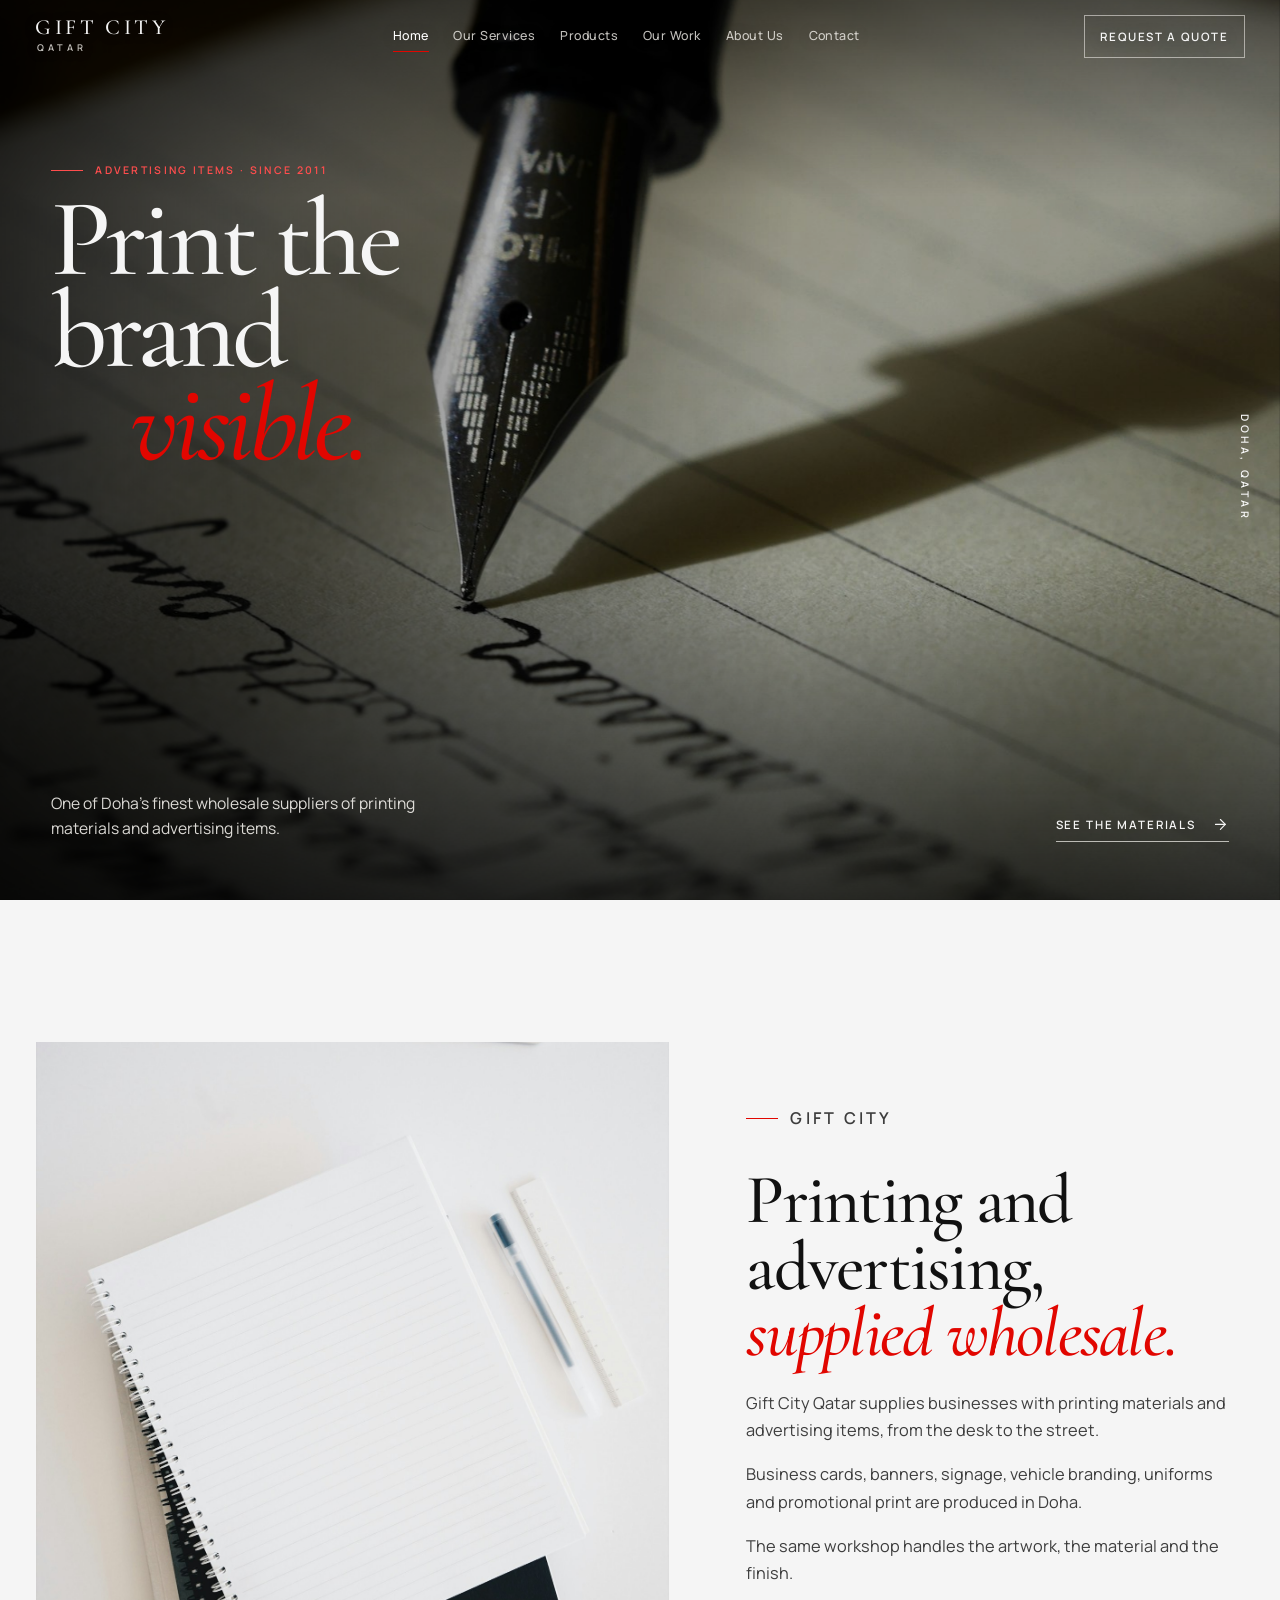
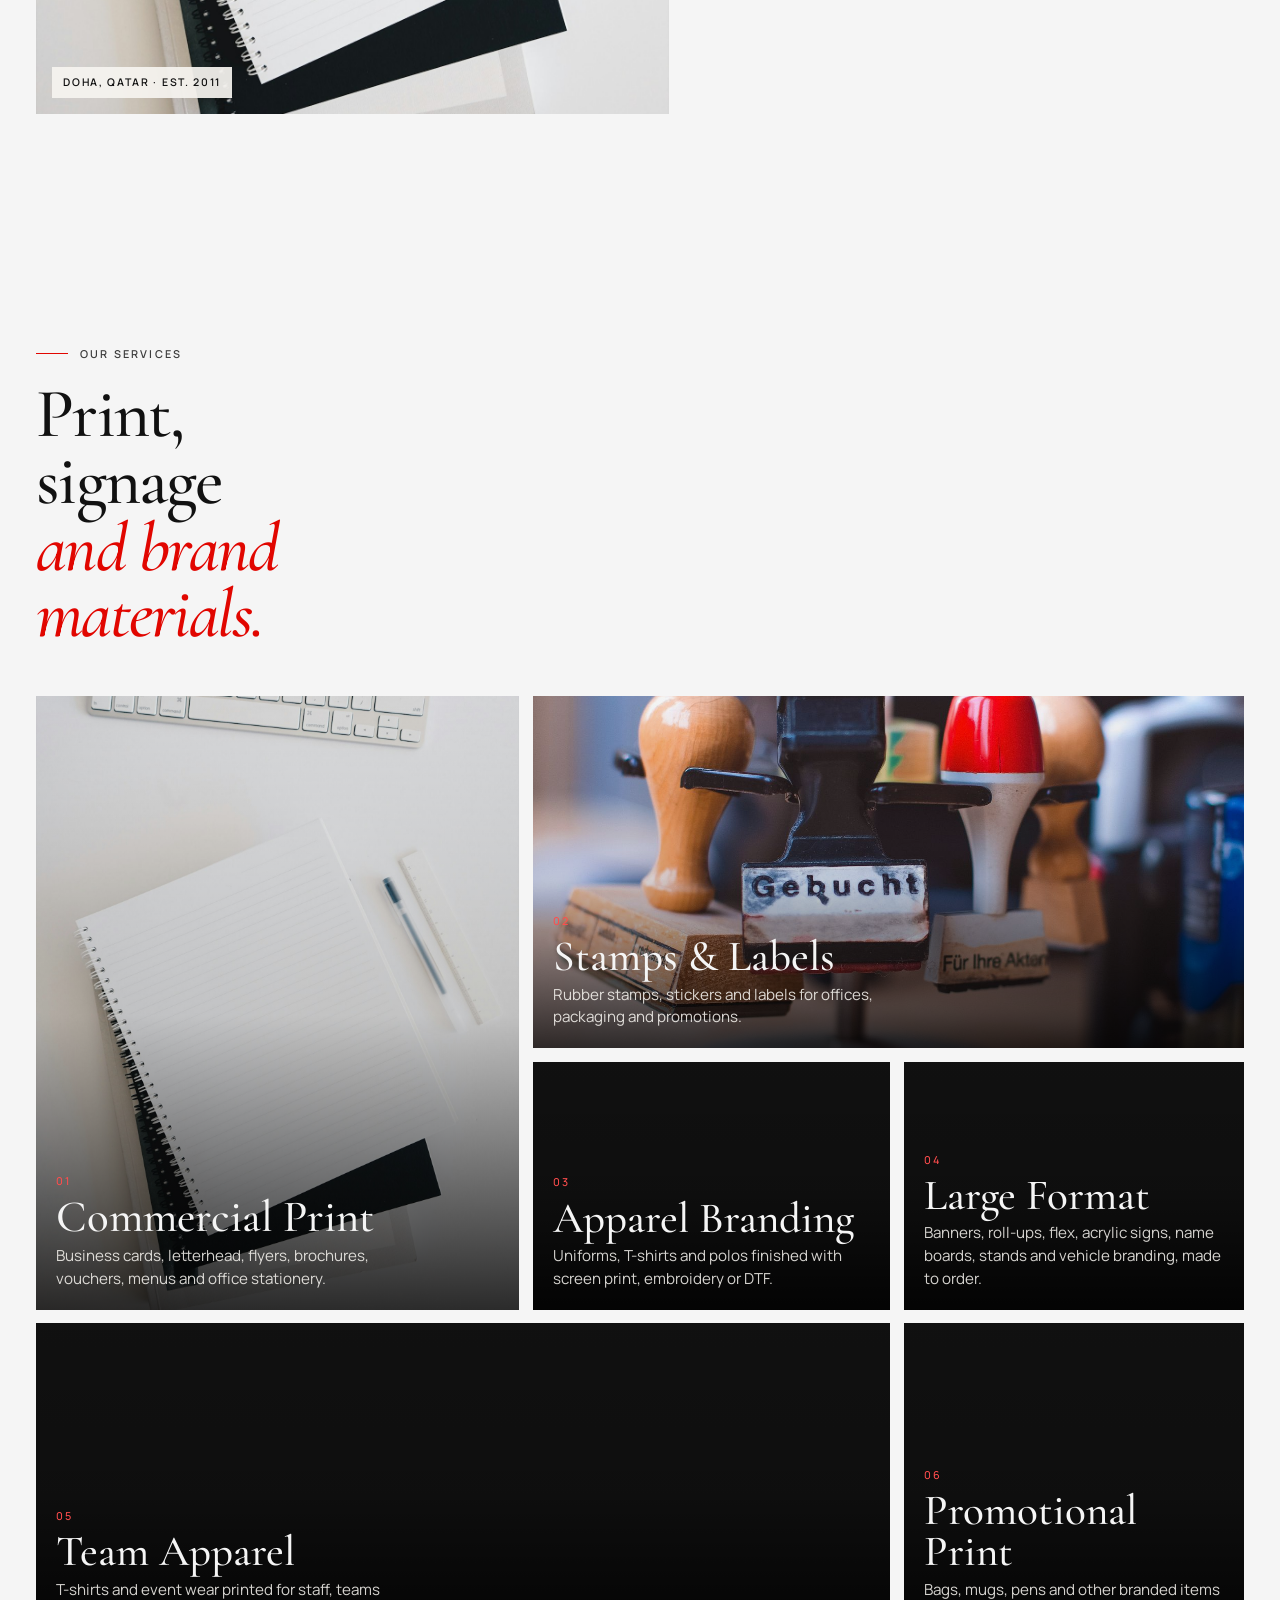
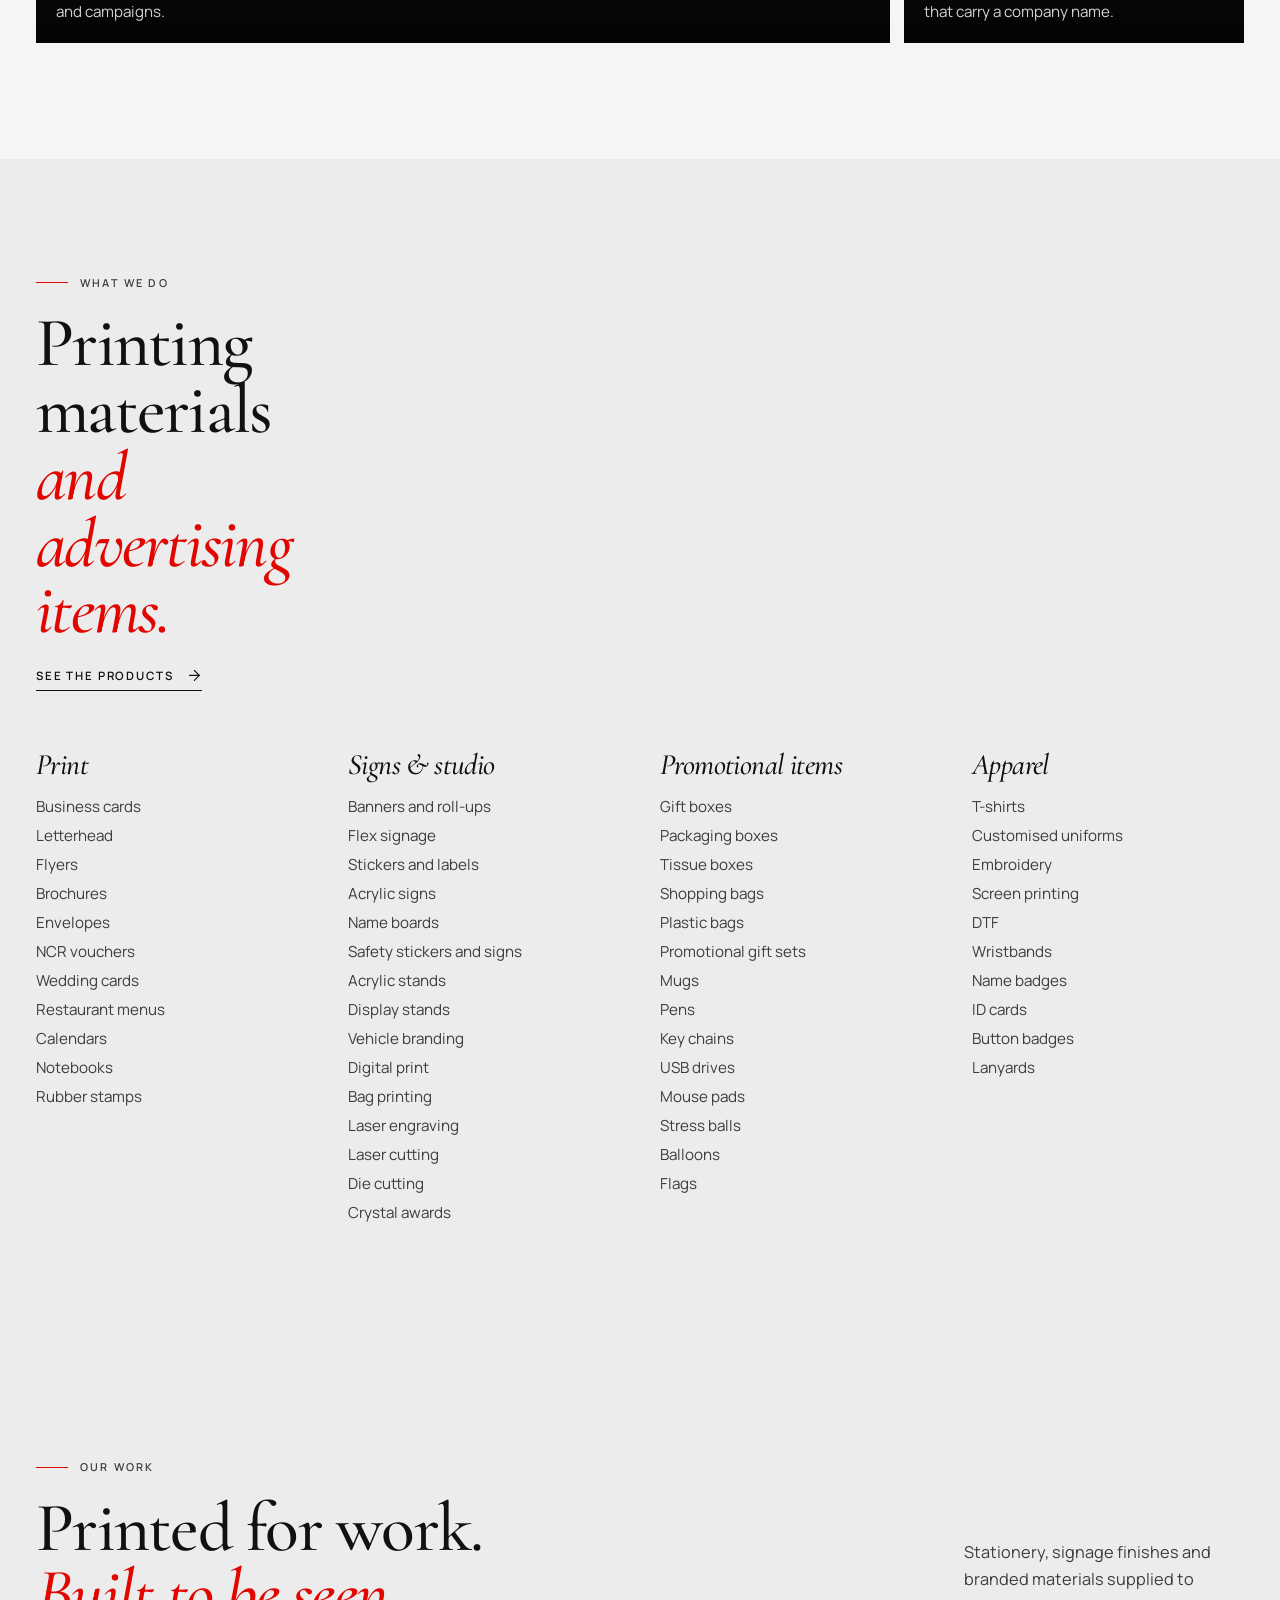
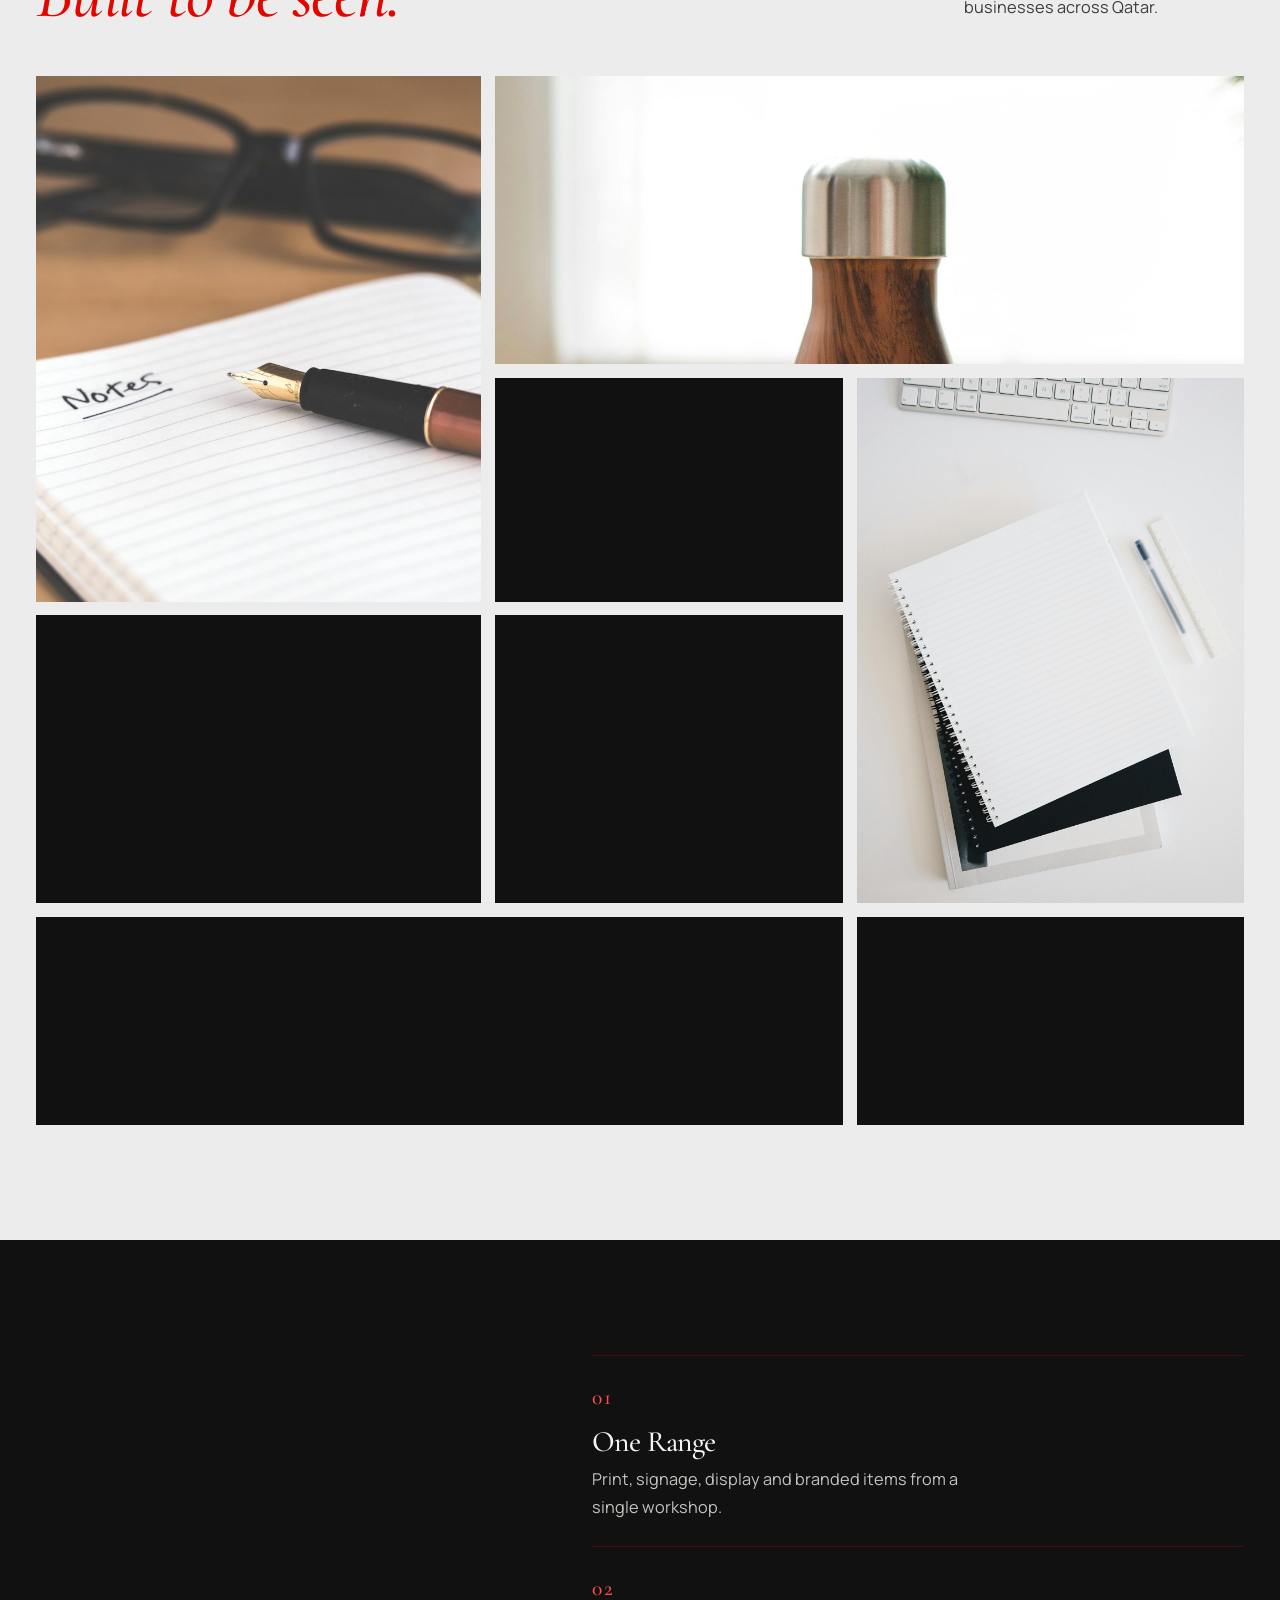
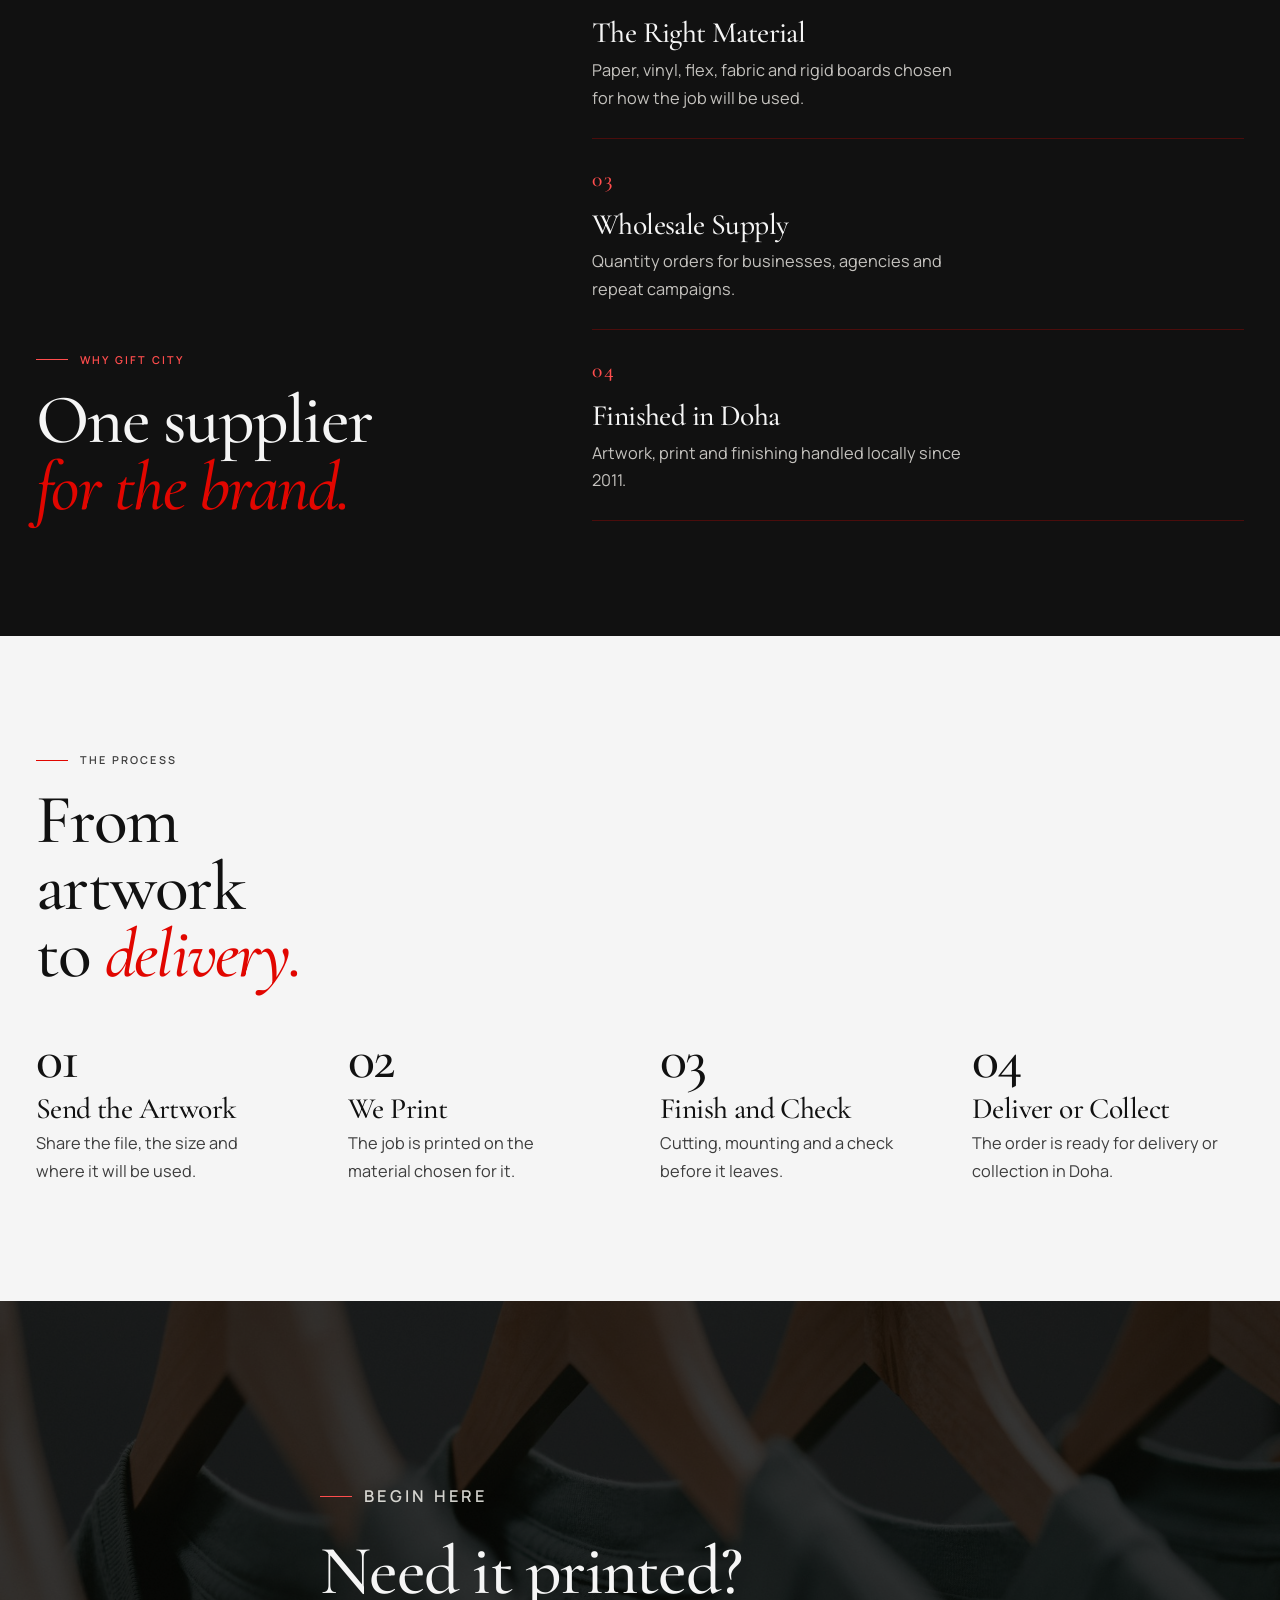
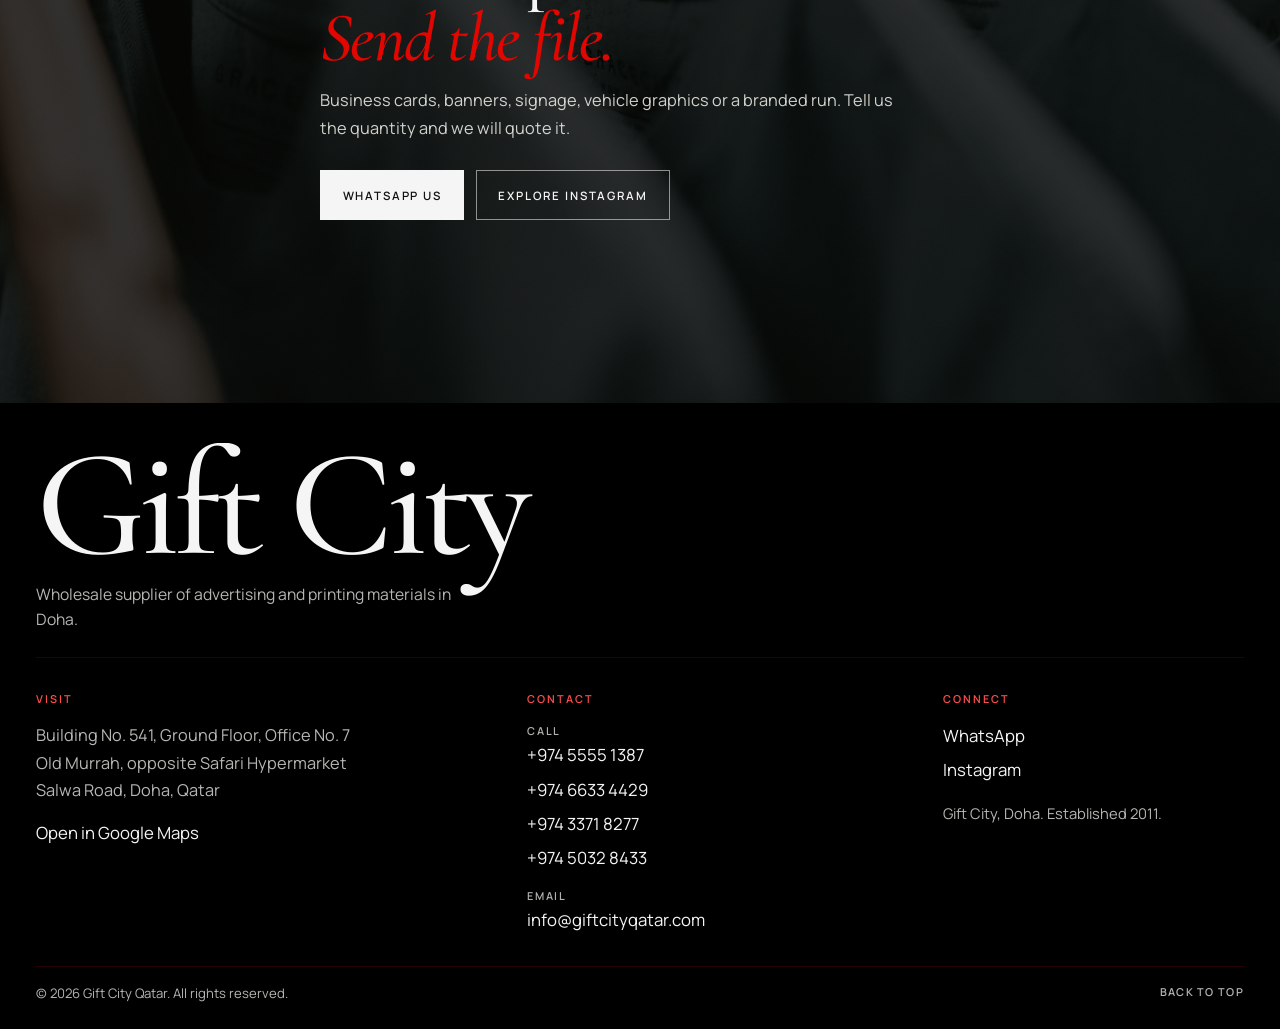
==== index.html @ 21af6485 "Publish the Gift City Qatar site as a printing and advertising supplier. Co-authored-by: Cursor <cur" ====
<!DOCTYPE html>
<html lang="en">
<head>
  <meta charset="UTF-8">
  <meta name="viewport" content="width=device-width, initial-scale=1">
  <title>Gift City Qatar | Printing Materials &amp; Advertising Items</title>
  <meta name="description" content="Gift City Qatar is a wholesale supplier of printing materials and advertising items in Doha: business cards, banners, signage, vehicle branding and promotional print.">
  <meta name="robots" content="index, follow">
  <meta name="theme-color" content="#111111">
  <meta name="geo.region" content="QA">
  <meta name="geo.placename" content="Doha">
  <link rel="canonical" href="https://www.giftcityqatar.com/">

  <meta property="og:type" content="website">
  <meta property="og:locale" content="en_QA">
  <meta property="og:site_name" content="Gift City Qatar">
  <meta property="og:title" content="Gift City Qatar | Printing Materials &amp; Advertising Items">
  <meta property="og:description" content="Wholesale printing materials and advertising items in Doha. Business cards, banners, signage and vehicle branding.">
  <meta property="og:url" content="https://www.giftcityqatar.com/">
  <meta property="og:image" content="assets/images/hero.jpg">
  <meta name="twitter:card" content="summary_large_image">
  <meta name="twitter:title" content="Gift City Qatar | Printing Materials &amp; Advertising Items">
  <meta name="twitter:description" content="Wholesale printing materials and advertising items in Doha, Qatar.">

  <link rel="icon" href="assets/favicon.svg" type="image/svg+xml">
  <link rel="preconnect" href="https://fonts.googleapis.com">
  <link rel="preconnect" href="https://fonts.gstatic.com" crossorigin>
  <link href="https://fonts.googleapis.com/css2?family=Cormorant+Garamond:ital,wght@0,500;0,600;1,500;1,600&family=Manrope:wght@400;500;600&display=swap" rel="stylesheet">
  <link rel="preload" as="image" href="assets/images/product-paper.jpg">
  <link rel="stylesheet" href="css/style.css">
  <script>document.documentElement.classList.add("js");</script>

  <script type="application/ld+json">
  {
    "@context": "https://schema.org",
    "@type": "Store",
    "name": "Gift City Qatar",
    "alternateName": "Gift City Advertising Items",
    "description": "Wholesale supplier of printing materials and advertising items in Doha, Qatar, including commercial print, signage, vehicle branding and promotional print.",
    "url": "https://www.giftcityqatar.com/",
    "image": "assets/images/hero.jpg",
    "telephone": ["+97455551387", "+97466334429", "+97433718277", "+97450328433"],
    "email": "info@giftcityqatar.com",
    "foundingDate": "2011",
    "address": {
      "@type": "PostalAddress",
      "streetAddress": "Building No. 541, Ground Floor, Office No. 7, Old Murrah, opposite Safari Hypermarket, Salwa Road",
      "addressLocality": "Doha",
      "addressCountry": "QA"
    },
    "areaServed": {
      "@type": "Country",
      "name": "Qatar"
    },
    "knowsAbout": [
      "Printing materials",
      "Advertising items",
      "Commercial printing",
      "Signage",
      "Vehicle branding",
      "Large format printing",
      "Promotional print",
      "Wholesale supply"
    ]
  }
  </script>
</head>
<body>
  <a class="skip" href="#main">Skip to content</a>

  <header class="header" data-header>
    <a class="logo" href="#home" aria-label="Gift City Qatar, home">
      <span class="logo-mark">Gift City</span>
      <span class="logo-place">Qatar</span>
    </a>

    <nav class="nav-desktop" aria-label="Primary">
      <a class="nav-link is-active" href="#home" aria-current="true">Home</a>
      <a class="nav-link" href="#services">Our Services</a>
      <a class="nav-link" href="products.html">Products</a>
      <a class="nav-link" href="#work">Our Work</a>
      <a class="nav-link" href="#about">About Us</a>
      <a class="nav-link" href="#contact">Contact</a>
    </nav>

    <div class="header-actions">
      <a class="btn btn-line btn-sm" href="#cta">Request a Quote</a>
      <button class="nav-toggle" type="button" data-nav-toggle aria-expanded="false" aria-controls="nav-panel" aria-label="Open menu">
        <svg class="icon icon-menu" viewBox="0 0 24 24" aria-hidden="true"><path d="M4 7h16"/><path d="M4 12h16"/><path d="M4 17h12"/></svg>
        <svg class="icon icon-close" viewBox="0 0 24 24" aria-hidden="true"><path d="M6 6l12 12"/><path d="M18 6 6 18"/></svg>
      </button>
    </div>
  </header>

  <div class="nav-panel" id="nav-panel" data-nav-panel aria-hidden="true">
    <nav aria-label="Mobile">
      <a class="nav-link" href="#home">Home</a>
      <a class="nav-link" href="#services">Our Services</a>
      <a class="nav-link" href="products.html">Products</a>
      <a class="nav-link" href="#work">Our Work</a>
      <a class="nav-link" href="#about">About Us</a>
      <a class="nav-link" href="#contact">Contact</a>
    </nav>
    <a class="btn btn-fill" href="#cta">Request a Quote</a>
  </div>

  <main id="main">
    <section class="hero" id="home">
      <figure class="hero-media">
        <img src="assets/images/product-paper.jpg" alt="A pen moving across a sheet of paper" width="1600" height="1200" fetchpriority="high" decoding="async">
        <div class="hero-scrim" aria-hidden="true"></div>
        <p class="hero-meta">Doha, Qatar</p>
      </figure>
      <div class="hero-copy">
        <p class="hero-kicker"><span class="rule" aria-hidden="true"></span>Advertising items · Since 2011</p>
        <h1>
          <span>Print the</span>
          <span>brand</span>
          <span class="em">visible.</span>
        </h1>
        <div class="hero-foot">
          <p class="lede">One of Doha’s finest wholesale suppliers of printing materials and advertising items.</p>
          <a class="hero-go" href="products.html">See the materials <svg class="icon" viewBox="0 0 24 24" aria-hidden="true"><path d="M5 12h14"/><path d="m12 5 7 7-7 7"/></svg></a>
        </div>
      </div>
      <a class="scroll-hint" href="#about" aria-label="Scroll to introduction">
        <span class="scroll-line" aria-hidden="true"></span>
      </a>
    </section>

    <section class="intro section" id="about">
      <div class="wrap intro-layout">
        <figure class="intro-figure reveal">
          <img src="assets/images/work-notebooks.jpg" alt="Printed notebooks and stationery arranged on a desk" width="1400" height="1800" loading="lazy" decoding="async">
          <figcaption>Doha, Qatar · Est. 2011</figcaption>
        </figure>
        <div class="intro-copy reveal" data-delay="1">
          <p class="eyebrow"><span class="rule" aria-hidden="true"></span>Gift City</p>
          <h2>Printing and advertising,<br><em>supplied wholesale.</em></h2>
          <p>Gift City Qatar supplies businesses with printing materials and advertising items, from the desk to the street.</p>
          <p>Business cards, banners, signage, vehicle branding, uniforms and promotional print are produced in Doha.</p>
          <p>The same workshop handles the artwork, the material and the finish.</p>
        </div>
      </div>
    </section>

    <section class="services section" id="services">
      <div class="wrap">
        <div class="section-head reveal">
          <p class="eyebrow"><span class="rule" aria-hidden="true"></span>Our services</p>
          <h2>Print, signage<br><em>and brand materials.</em></h2>
        </div>

        <div class="services-grid">
          <a class="tile s1 reveal" href="#contact">
            <img src="assets/images/work-notebooks.jpg" alt="Printed notebooks and stationery arranged on a desk" width="1400" height="1800" loading="lazy" decoding="async">
            <span class="tile-shade" aria-hidden="true"></span>
            <span class="tile-body">
              <span class="tile-index">01</span>
              <span class="tile-title">Commercial Print</span>
              <span class="tile-text">Business cards, letterhead, flyers, brochures, vouchers, menus and office stationery.</span>
            </span>
          </a>

          <a class="tile s2 reveal" href="#contact" data-delay="1">
            <img src="assets/images/product-stamp.jpg" alt="Rubber stamps used for office and packaging print" width="1400" height="1800" loading="lazy" decoding="async">
            <span class="tile-shade" aria-hidden="true"></span>
            <span class="tile-body">
              <span class="tile-index">02</span>
              <span class="tile-title">Stamps &amp; Labels</span>
              <span class="tile-text">Rubber stamps, stickers and labels for offices, packaging and promotions.</span>
            </span>
          </a>

          <a class="tile s3 reveal" href="#contact" data-delay="1">
            <img src="assets/images/product-polo.jpg" alt="Folded polo shirts ready for branding" width="1400" height="1200" loading="lazy" decoding="async">
            <span class="tile-shade" aria-hidden="true"></span>
            <span class="tile-body">
              <span class="tile-index">03</span>
              <span class="tile-title">Apparel Branding</span>
              <span class="tile-text">Uniforms, T-shirts and polos finished with screen print, embroidery or DTF.</span>
            </span>
          </a>

          <a class="tile s4 reveal" href="#contact" data-delay="2">
            <img src="assets/images/service-print.jpg" alt="A pen writing across a sheet of paper" width="1500" height="1100" loading="lazy" decoding="async">
            <span class="tile-shade" aria-hidden="true"></span>
            <span class="tile-body">
              <span class="tile-index">04</span>
              <span class="tile-title">Large Format</span>
              <span class="tile-text">Banners, roll-ups, flex, acrylic signs, name boards, stands and vehicle branding, made to order.</span>
            </span>
          </a>

          <a class="tile s5 reveal" href="#contact">
            <img src="assets/images/work-tee.jpg" alt="A cotton shirt prepared for print" width="1400" height="1600" loading="lazy" decoding="async">
            <span class="tile-shade" aria-hidden="true"></span>
            <span class="tile-body">
              <span class="tile-index">05</span>
              <span class="tile-title">Team Apparel</span>
              <span class="tile-text">T-shirts and event wear printed for staff, teams and campaigns.</span>
            </span>
          </a>

          <a class="tile s6 reveal" href="#contact" data-delay="1">
            <img src="assets/images/service-promo.jpg" alt="A kraft bag ready for a printed logo" width="1400" height="1800" loading="lazy" decoding="async">
            <span class="tile-shade" aria-hidden="true"></span>
            <span class="tile-body">
              <span class="tile-index">06</span>
              <span class="tile-title">Promotional Print</span>
              <span class="tile-text">Bags, mugs, pens and other branded items that carry a company name.</span>
            </span>
          </a>
        </div>
      </div>
    </section>

    <section class="catalogue" id="catalogue" aria-labelledby="catalogue-title">
      <div class="wrap">
        <div class="catalogue-head reveal">
          <p class="eyebrow"><span class="rule" aria-hidden="true"></span>What we do</p>
          <h2 id="catalogue-title">Printing materials<br><em>and advertising items.</em></h2>
          <a class="catalogue-link" href="products.html">See the products <svg class="icon" viewBox="0 0 24 24" aria-hidden="true"><path d="M5 12h14"/><path d="m12 5 7 7-7 7"/></svg></a>
        </div>
        <div class="catalogue-grid">
          <div class="reveal">
            <h3>Print</h3>
            <ul>
              <li>Business cards</li>
              <li>Letterhead</li>
              <li>Flyers</li>
              <li>Brochures</li>
              <li>Envelopes</li>
              <li>NCR vouchers</li>
              <li>Wedding cards</li>
              <li>Restaurant menus</li>
              <li>Calendars</li>
              <li>Notebooks</li>
              <li>Rubber stamps</li>
            </ul>
          </div>
          <div class="reveal" data-delay="1">
            <h3>Signs &amp; studio</h3>
            <ul>
              <li>Banners and roll-ups</li>
              <li>Flex signage</li>
              <li>Stickers and labels</li>
              <li>Acrylic signs</li>
              <li>Name boards</li>
              <li>Safety stickers and signs</li>
              <li>Acrylic stands</li>
              <li>Display stands</li>
              <li>Vehicle branding</li>
              <li>Digital print</li>
              <li>Bag printing</li>
              <li>Laser engraving</li>
              <li>Laser cutting</li>
              <li>Die cutting</li>
              <li>Crystal awards</li>
            </ul>
          </div>
          <div class="reveal" data-delay="2">
            <h3>Promotional items</h3>
            <ul>
              <li>Gift boxes</li>
              <li>Packaging boxes</li>
              <li>Tissue boxes</li>
              <li>Shopping bags</li>
              <li>Plastic bags</li>
              <li>Promotional gift sets</li>
              <li>Mugs</li>
              <li>Pens</li>
              <li>Key chains</li>
              <li>USB drives</li>
              <li>Mouse pads</li>
              <li>Stress balls</li>
              <li>Balloons</li>
              <li>Flags</li>
            </ul>
          </div>
          <div class="reveal" data-delay="3">
            <h3>Apparel</h3>
            <ul>
              <li>T-shirts</li>
              <li>Customised uniforms</li>
              <li>Embroidery</li>
              <li>Screen printing</li>
              <li>DTF</li>
              <li>Wristbands</li>
              <li>Name badges</li>
              <li>ID cards</li>
              <li>Button badges</li>
              <li>Lanyards</li>
            </ul>
          </div>
        </div>
      </div>
    </section>

    <section class="work section" id="work">
      <div class="wrap">
        <div class="section-head section-head-split reveal">
          <div>
            <p class="eyebrow"><span class="rule" aria-hidden="true"></span>Our work</p>
            <h2>Printed for work.<br><em>Built to be seen.</em></h2>
          </div>
          <p class="section-note">Stationery, signage finishes and branded materials supplied to businesses across Qatar.</p>
        </div>

        <div class="work-grid">
          <figure class="frame g1 reveal">
            <img src="assets/images/work-journal.jpg" alt="An open journal with a fountain pen resting on the page" width="1400" height="1000" loading="lazy" decoding="async">
            <figcaption>Stationery</figcaption>
          </figure>
          <figure class="frame g2 reveal" data-delay="1">
            <img src="assets/images/work-bottle.jpg" alt="A wood-finish bottle standing in soft window light" width="1400" height="1800" loading="lazy" decoding="async">
            <figcaption>Promotional print</figcaption>
          </figure>
          <figure class="frame g3 reveal">
            <img src="assets/images/work-mug.jpg" alt="A sage ribbed ceramic mug in studio light" width="1400" height="1000" loading="lazy" decoding="async">
            <figcaption>Branded drinkware</figcaption>
          </figure>
          <figure class="frame g4 reveal" data-delay="1">
            <img src="assets/images/work-notebooks.jpg" alt="A stack of notebooks with a pen and ruler on a white desk" width="1400" height="1800" loading="lazy" decoding="async">
            <figcaption>Custom notebooks</figcaption>
          </figure>
          <figure class="frame g5 reveal">
            <img src="assets/images/work-tee.jpg" alt="A light cotton shirt hanging in a bright room" width="1400" height="1600" loading="lazy" decoding="async">
            <figcaption>Promotional apparel</figcaption>
          </figure>
          <figure class="frame g6 reveal" data-delay="1">
            <img src="assets/images/work-bag.jpg" alt="A black backpack in a sunlit interior" width="1400" height="1800" loading="lazy" decoding="async">
            <figcaption>Printed bags</figcaption>
          </figure>
          <figure class="frame g7 reveal">
            <img src="assets/images/work-pen.jpg" alt="A slim pen photographed on a sage surface" width="1400" height="1000" loading="lazy" decoding="async">
            <figcaption>Printing projects</figcaption>
          </figure>
          <figure class="frame g8 reveal" data-delay="1">
            <img src="assets/images/work-mug-white.jpg" alt="A minimal white ceramic mug on a white surface" width="1500" height="1000" loading="lazy" decoding="async" class="pos-left">
            <figcaption>Logo print</figcaption>
          </figure>
        </div>
      </div>
    </section>

    <section class="values" id="values">
      <div class="wrap values-layout">
        <div class="values-copy reveal">
          <p class="eyebrow eyebrow-light"><span class="rule" aria-hidden="true"></span>Why Gift City</p>
          <h2>One supplier<br><em>for the brand.</em></h2>
        </div>
        <ol class="values-list">
          <li class="reveal">
            <span>01</span>
            <h3>One Range</h3>
            <p>Print, signage, display and branded items from a single workshop.</p>
          </li>
          <li class="reveal" data-delay="1">
            <span>02</span>
            <h3>The Right Material</h3>
            <p>Paper, vinyl, flex, fabric and rigid boards chosen for how the job will be used.</p>
          </li>
          <li class="reveal" data-delay="2">
            <span>03</span>
            <h3>Wholesale Supply</h3>
            <p>Quantity orders for businesses, agencies and repeat campaigns.</p>
          </li>
          <li class="reveal" data-delay="3">
            <span>04</span>
            <h3>Finished in Doha</h3>
            <p>Artwork, print and finishing handled locally since 2011.</p>
          </li>
        </ol>
      </div>
    </section>

    <section class="process section" id="process">
      <div class="wrap">
        <div class="section-head reveal">
          <p class="eyebrow"><span class="rule" aria-hidden="true"></span>The process</p>
          <h2>From artwork to <em>delivery.</em></h2>
        </div>
        <ol class="steps">
          <li class="reveal">
            <span class="step-index">01</span>
            <h3>Send the Artwork</h3>
            <p>Share the file, the size and where it will be used.</p>
          </li>
          <li class="reveal" data-delay="1">
            <span class="step-index">02</span>
            <h3>We Print</h3>
            <p>The job is printed on the material chosen for it.</p>
          </li>
          <li class="reveal" data-delay="2">
            <span class="step-index">03</span>
            <h3>Finish and Check</h3>
            <p>Cutting, mounting and a check before it leaves.</p>
          </li>
          <li class="reveal" data-delay="3">
            <span class="step-index">04</span>
            <h3>Deliver or Collect</h3>
            <p>The order is ready for delivery or collection in Doha.</p>
          </li>
        </ol>
      </div>
    </section>

    <section class="cta" id="cta">
      <img class="cta-bg" src="assets/images/cta.jpg" alt="" width="1800" height="1200" loading="lazy" decoding="async">
      <div class="cta-shade" aria-hidden="true"></div>
      <div class="wrap cta-inner reveal">
        <p class="eyebrow eyebrow-light"><span class="rule" aria-hidden="true"></span>Begin here</p>
        <h2>Need it printed?<br><em>Send the file.</em></h2>
        <p>Business cards, banners, signage, vehicle graphics or a branded run. Tell us the quantity and we will quote it.</p>
        <div class="cta-actions">
          <a class="btn btn-light" data-contact="whatsapp" href="https://wa.me/97455551387">WhatsApp Us</a>
          <a class="btn btn-ghost" data-contact="instagram" href="https://www.instagram.com/">Explore Instagram</a>
        </div>
      </div>
    </section>
  </main>

  <footer class="footer" id="contact">
    <div class="wrap">
      <h2 class="visually-hidden">Contact Gift City Qatar</h2>
      <div class="footer-brand">
        <p class="footer-mark">Gift City</p>
        <p class="footer-tag">Wholesale supplier of advertising and printing materials in Doha.</p>
      </div>

      <div class="footer-grid">
        <div>
          <p class="footer-label">Visit</p>
          <address data-address>
            Building No. 541, Ground Floor, Office No. 7<br>
            Old Murrah, opposite Safari Hypermarket<br>
            Salwa Road, Doha, Qatar
          </address>
          <a class="footer-link" data-contact="maps" href="https://www.google.com/maps/search/?api=1&amp;query=Gift+City+Doha">Open in Google Maps</a>
        </div>
        <div>
          <p class="footer-label">Contact</p>
          <p class="footer-meta">Call</p>
          <div data-phones>
            <a class="footer-link" href="tel:+97455551387">+974 5555 1387</a>
            <a class="footer-link" href="tel:+97466334429">+974 6633 4429</a>
            <a class="footer-link" href="tel:+97433718277">+974 3371 8277</a>
            <a class="footer-link" href="tel:+97450328433">+974 5032 8433</a>
          </div>
          <p class="footer-meta">Email</p>
          <a class="footer-link" data-contact="email" data-fill href="mailto:info@giftcityqatar.com">info@giftcityqatar.com</a>
        </div>
        <div>
          <p class="footer-label">Connect</p>
          <a class="footer-link" data-contact="whatsapp" href="https://wa.me/97455551387">WhatsApp</a>
          <!-- PLACEHOLDER: official Instagram was not published on giftcityqatar.com. Replace instagramUrl in js/main.js. -->
          <a class="footer-link" data-contact="instagram" href="https://www.instagram.com/">Instagram</a>
          <p class="footer-note">Gift City, Doha. Established 2011.</p>
        </div>
      </div>

      <div class="footer-base">
        <p>© <span data-year>2026</span> Gift City Qatar. All rights reserved.</p>
        <a class="footer-top-link" href="#home">Back to top</a>
      </div>
    </div>
  </footer>

  <a class="to-top" data-to-top href="#home" aria-label="Back to top">
    <svg class="icon" viewBox="0 0 24 24" aria-hidden="true"><path d="M12 19V5"/><path d="m5 12 7-7 7 7"/></svg>
  </a>

  <a class="wa-float" data-contact="whatsapp" href="https://wa.me/97455551387" aria-label="WhatsApp Gift City">
    <svg viewBox="0 0 24 24" aria-hidden="true"><path fill="currentColor" d="M12.04 2C6.58 2 2.15 6.4 2.15 11.83c0 1.74.46 3.44 1.34 4.94L2 22l5.39-1.41a10.05 10.05 0 0 0 4.65 1.12h.01c5.46 0 9.89-4.4 9.89-9.83C21.94 6.4 17.5 2 12.04 2zm5.76 14.15c-.24.68-1.4 1.25-1.93 1.33-.49.07-1.1.1-1.78-.11-.41-.13-.94-.3-1.62-.59-2.85-1.23-4.7-4.1-4.84-4.29-.14-.19-1.16-1.54-1.16-2.94 0-1.4.73-2.09 1-2.37.24-.26.64-.38.85-.38.21 0 .42 0 .6.01.19.01.45-.07.7.53.26.64.88 2.2.96 2.36.08.16.13.35.03.56-.1.21-.16.34-.31.52-.15.18-.32.4-.46.54-.15.15-.3.31-.13.6.16.29.73 1.2 1.57 1.94 1.08.96 1.99 1.26 2.28 1.4.29.14.46.12.63-.07.17-.19.73-.85.92-1.14.19-.29.39-.24.66-.14.27.1 1.71.81 2 .95.29.15.48.22.55.34.07.12.07.7-.17 1.38z"/></svg>
  </a>

  <script src="js/main.js"></script>
</body>
</html>
---- css/style.css ----
/* Gift City Qatar — editorial one-page site */

:root {
  --ivory: #f5f5f5;
  --forest: #111111;
  --forest-deep: #000000;
  --sage: #8d8d8d;
  --gold: #e10600;
  --gold-soft: #ff4d4d;
  --warm: #ececec;
  --white: #ffffff;
  --ink: #111111;
  --muted: #3d3d3d;
  --line: rgba(0, 0, 0, 0.14);
  --serif: "Cormorant Garamond", Georgia, "Times New Roman", serif;
  --sans: "Manrope", "Segoe UI", sans-serif;
  --ease: cubic-bezier(0.22, 1, 0.36, 1);
  --header: 4.6rem;
}

*,
*::before,
*::after {
  box-sizing: border-box;
}

html {
  scroll-behavior: smooth;
}

body {
  margin: 0;
  background: var(--ivory);
  color: var(--ink);
  font-family: var(--sans);
  font-size: 1.02rem;
  font-weight: 400;
  line-height: 1.65;
  text-rendering: optimizeLegibility;
  -webkit-font-smoothing: antialiased;
  overflow-x: clip;
}

img {
  max-width: 100%;
  display: block;
}

a {
  color: inherit;
  text-decoration: none;
}

button {
  font: inherit;
  color: inherit;
  background: none;
  border: 0;
  padding: 0;
  cursor: pointer;
}

h1, h2, h3, p, figure, address {
  margin: 0;
}

address {
  font-style: normal;
}

ul, ol {
  margin: 0;
  padding: 0;
  list-style: none;
}

::selection {
  background: var(--forest);
  color: var(--ivory);
}

:focus-visible {
  outline: 2px solid var(--gold);
  outline-offset: 3px;
}

.skip {
  position: absolute;
  left: 1rem;
  top: -4rem;
  z-index: 80;
  background: var(--forest);
  color: var(--ivory);
  padding: 0.7rem 1rem;
}

.skip:focus {
  top: 1rem;
}

.visually-hidden {
  position: absolute;
  width: 1px;
  height: 1px;
  padding: 0;
  margin: -1px;
  overflow: hidden;
  clip: rect(0, 0, 0, 0);
  white-space: nowrap;
  border: 0;
}

.wrap {
  --gutter: 1.2rem;
  width: min(1380px, calc(100% - var(--gutter) * 2));
  margin-inline: auto;
}

.section {
  padding-block: clamp(4.5rem, 9vw, 8.25rem);
}

#home,
#about,
#services,
#work,
#values,
#process,
#cta,
#catalogue,
#contact {
  scroll-margin-top: 4.8rem;
}

.eyebrow {
  display: flex;
  align-items: center;
  gap: 0.75rem;
  margin: 0 0 1.15rem;
  color: var(--muted);
  font-size: 0.68rem;
  font-weight: 600;
  letter-spacing: 0.2em;
  text-transform: uppercase;
}

.eyebrow-light {
  color: var(--gold-soft);
}

.rule {
  width: 2rem;
  height: 1px;
  background: var(--gold);
  flex: none;
}

.eyebrow-light .rule {
  background: var(--gold-soft);
}

h1, h2, .tile-title, .logo-mark, .footer-mark, .nav-panel a {
  font-family: var(--serif);
  font-weight: 500;
}

h1 {
  font-size: clamp(3.15rem, 12.4vw, 4.6rem);
  line-height: 0.9;
  letter-spacing: -0.03em;
}

h2 {
  font-size: clamp(2.55rem, 6.4vw, 4.35rem);
  line-height: 0.96;
  letter-spacing: -0.025em;
  text-wrap: balance;
}

h2 em,
h1 .em {
  font-style: italic;
  font-weight: 500;
  color: var(--gold);
}

h3 {
  font-family: var(--serif);
  font-weight: 500;
  font-size: 1.85rem;
  line-height: 1.05;
  letter-spacing: -0.02em;
}

.lede,
.intro-copy p,
.section-note,
.values-list p,
.steps p,
.cta-inner p {
  color: var(--muted);
  font-size: 1.02rem;
  line-height: 1.7;
}

.icon {
  width: 1.05rem;
  height: 1.05rem;
  stroke: currentColor;
  fill: none;
  stroke-width: 1.6;
  stroke-linecap: round;
  stroke-linejoin: round;
  flex: none;
}

.btn {
  display: inline-flex;
  align-items: center;
  justify-content: center;
  gap: 0.7rem;
  min-height: 3.15rem;
  padding: 0.85rem 1.35rem;
  white-space: nowrap;
  border: 1px solid transparent;
  font-size: 0.72rem;
  font-weight: 600;
  letter-spacing: 0.16em;
  text-transform: uppercase;
  transition: background 0.35s var(--ease), color 0.35s var(--ease), border-color 0.35s var(--ease), transform 0.35s var(--ease);
}

.btn .icon {
  transition: transform 0.35s var(--ease);
}

.btn:hover .icon {
  transform: translateX(3px);
}

.btn-fill {
  background: var(--forest);
  color: var(--ivory);
}

.btn-fill:hover {
  background: #000000;
}

.btn-line {
  border-color: rgba(17, 17, 17, 0.45);
  color: var(--forest);
}

.btn-line:hover {
  background: var(--forest);
  border-color: var(--forest);
  color: var(--ivory);
}

.btn-light {
  background: var(--ivory);
  color: var(--forest);
}

.btn-light:hover {
  background: var(--white);
}

.btn-ghost {
  border-color: rgba(247, 245, 240, 0.55);
  color: var(--ivory);
}

.btn-ghost:hover {
  background: var(--ivory);
  color: var(--forest);
}

.btn-sm {
  min-height: 2.7rem;
  padding: 0.65rem 0.95rem;
  letter-spacing: 0.14em;
}

/* Header */

.header {
  position: fixed;
  inset: 0 0 auto 0;
  z-index: 50;
  display: flex;
  align-items: center;
  justify-content: space-between;
  gap: 1rem;
  min-height: var(--header);
  padding: max(0.85rem, env(safe-area-inset-top)) 1.2rem 0.85rem;
  color: var(--ivory);
  background: transparent;
  border-bottom: 1px solid transparent;
  transition: background 0.4s var(--ease), border-color 0.4s var(--ease), color 0.4s var(--ease);
  text-shadow: 0 1px 14px rgba(0, 0, 0, 0.28);
}

.header.is-scrolled,
body.nav-open .header {
  text-shadow: none;
}

.header .logo-place,
.header .nav-desktop .nav-link {
  color: rgba(247, 245, 240, 0.78);
}

.header .nav-desktop .nav-link.is-active,
.header .nav-desktop .nav-link:hover {
  color: var(--white);
}

.header .btn-line {
  border-color: rgba(247, 245, 240, 0.55);
  color: var(--ivory);
}

.header .btn-line:hover {
  background: var(--ivory);
  border-color: var(--ivory);
  color: var(--forest);
}

.header.is-scrolled,
body.nav-open .header {
  color: var(--forest);
  background: var(--ivory);
  border-bottom-color: var(--line);
}

.header.is-scrolled .logo-place,
body.nav-open .header .logo-place,
.header.is-scrolled .nav-desktop .nav-link,
body.nav-open .header .nav-desktop .nav-link {
  color: var(--muted);
}

.header.is-scrolled .nav-desktop .nav-link.is-active,
.header.is-scrolled .nav-desktop .nav-link:hover,
body.nav-open .header .nav-desktop .nav-link.is-active,
body.nav-open .header .nav-desktop .nav-link:hover {
  color: var(--forest);
}

.header.is-scrolled .btn-line,
body.nav-open .header .btn-line {
  border-color: rgba(17, 17, 17, 0.45);
  color: var(--forest);
}

.header.is-scrolled .btn-line:hover,
body.nav-open .header .btn-line:hover {
  background: var(--forest);
  border-color: var(--forest);
  color: var(--ivory);
}

.header[data-solid] {
  color: var(--forest);
  background: var(--ivory);
  border-bottom-color: var(--line);
  text-shadow: none;
}

.header[data-solid] .logo-place,
.header[data-solid] .nav-desktop .nav-link {
  color: var(--muted);
}

.header[data-solid] .nav-desktop .nav-link.is-active,
.header[data-solid] .nav-desktop .nav-link:hover {
  color: var(--forest);
}

.header[data-solid] .btn-line,
.header[data-solid] .nav-toggle {
  border-color: rgba(17, 17, 17, 0.4);
  color: var(--forest);
}

.logo {
  display: grid;
  gap: 0.05rem;
  z-index: 2;
}

.logo-mark {
  font-size: 1.35rem;
  letter-spacing: 0.16em;
  text-transform: uppercase;
  line-height: 1;
}

.logo-place {
  font-size: 0.58rem;
  font-weight: 600;
  letter-spacing: 0.42em;
  text-transform: uppercase;
  color: var(--muted);
  padding-left: 0.12rem;
}

.nav-desktop {
  display: none;
  align-items: center;
  gap: 1.55rem;
}

.nav-desktop .nav-link {
  position: relative;
  font-size: 0.78rem;
  font-weight: 500;
  letter-spacing: 0.04em;
  color: var(--muted);
}

.nav-desktop .nav-link::after {
  content: "";
  position: absolute;
  left: 0;
  bottom: -0.35rem;
  width: 100%;
  height: 1px;
  background: var(--gold);
  transform: scaleX(0);
  transform-origin: left;
  transition: transform 0.35s var(--ease);
}

.nav-desktop .nav-link:hover,
.nav-desktop .nav-link.is-active {
  color: var(--forest);
}

.nav-desktop .nav-link:hover::after,
.nav-desktop .nav-link.is-active::after {
  transform: scaleX(1);
}

.header-actions {
  display: flex;
  align-items: center;
  gap: 0.7rem;
  z-index: 2;
}

.header-actions .btn {
  display: none;
}

.nav-toggle {
  width: 2.75rem;
  height: 2.75rem;
  display: grid;
  place-items: center;
  border: 1px solid rgba(247, 245, 240, 0.55);
}

body.nav-open .nav-toggle,
.header.is-scrolled .nav-toggle {
  border-color: rgba(17, 17, 17, 0.35);
}

.nav-toggle .icon-close {
  display: none;
}

.nav-toggle[aria-expanded="true"] .icon-menu {
  display: none;
}

.nav-toggle[aria-expanded="true"] .icon-close {
  display: block;
}

.nav-panel {
  position: fixed;
  inset: 0;
  z-index: 40;
  display: flex;
  flex-direction: column;
  justify-content: space-between;
  gap: 2rem;
  padding: 7.2rem 1.5rem 2rem;
  background: var(--ivory);
  transform: translateY(-102%);
  visibility: hidden;
  transition: transform 0.55s var(--ease), visibility 0.55s;
}

.nav-panel.is-open {
  transform: none;
  visibility: visible;
}

.nav-panel nav {
  display: grid;
  gap: 0.35rem;
}

.nav-panel .nav-link {
  font-size: clamp(2.35rem, 11vw, 3.4rem);
  line-height: 1.05;
  letter-spacing: -0.03em;
  opacity: 0;
  transform: translateY(14px);
}

.nav-panel.is-open .nav-link {
  opacity: 1;
  transform: none;
  transition: opacity 0.5s var(--ease), transform 0.5s var(--ease);
}

.nav-panel.is-open .nav-link:nth-child(1) { transition-delay: 0.08s; }
.nav-panel.is-open .nav-link:nth-child(2) { transition-delay: 0.14s; }
.nav-panel.is-open .nav-link:nth-child(3) { transition-delay: 0.2s; }
.nav-panel.is-open .nav-link:nth-child(4) { transition-delay: 0.26s; }
.nav-panel.is-open .nav-link:nth-child(5) { transition-delay: 0.32s; }

.nav-panel .nav-link.is-active {
  font-style: italic;
}

.nav-panel .btn {
  align-self: flex-start;
}

body.nav-open {
  overflow: hidden;
}

/* Hero
   Phone: a cover photograph, then an ivory sheet of type.
   Desktop: the same photograph becomes the full page, and the type is set into it. */

.hero {
  position: relative;
  display: flex;
  flex-direction: column;
  min-height: 100svh;
  min-height: 100dvh;
  background: var(--ivory);
  color: var(--forest);
}

.hero-media {
  position: relative;
  height: 52svh;
  margin: 0;
  overflow: hidden;
  background: var(--forest);
}

.hero-scrim {
  position: absolute;
  inset: 0;
  background: linear-gradient(180deg, rgba(0, 0, 0, 0.42) 0%, rgba(0, 0, 0, 0) 32%);
}

.hero-media img {
  object-position: center 42%;
  transform: scale(1.06);
  animation: heroSettle 1.8s var(--ease) forwards;
}

@keyframes heroSettle {
  to { transform: scale(1); }
}

.hero-meta {
  position: absolute;
  left: 1.25rem;
  bottom: 1.35rem;
  z-index: 1;
  margin: 0;
  font-size: 0.66rem;
  font-weight: 600;
  letter-spacing: 0.28em;
  text-transform: uppercase;
  color: var(--ivory);
}

.hero-copy {
  position: relative;
  z-index: 1;
  display: flex;
  flex: 1;
  flex-direction: column;
  align-items: stretch;
  width: auto;
  min-width: 0;
  margin-top: -1.35rem;
  padding: 1.55rem 1.25rem max(1.35rem, env(safe-area-inset-bottom));
  background: var(--ivory);
}

.hero-kicker {
  display: flex;
  align-items: center;
  gap: 0.75rem;
  margin: 0 0 0.85rem;
  color: var(--muted);
  font-size: 0.66rem;
  font-weight: 600;
  letter-spacing: 0.22em;
  text-transform: uppercase;
}

.hero h1 {
  margin: 0 0 1.05rem;
  max-width: 100%;
  color: var(--forest);
  font-size: clamp(3.35rem, 14.2vw, 4.5rem);
  line-height: 0.84;
  letter-spacing: -0.04em;
}

.hero h1 span {
  display: block;
}

.hero h1 .em {
  padding-left: 0.42em;
}

.hero-foot {
  display: grid;
  gap: 1.15rem;
  width: 100%;
  min-width: 0;
  margin-top: auto;
}

.lede {
  max-width: 34rem;
}

.hero .lede {
  margin: 0;
  width: 100%;
  max-width: 28rem;
  color: var(--muted);
  font-size: 0.98rem;
  line-height: 1.6;
  overflow-wrap: break-word;
}

.hero-go {
  display: flex;
  align-items: center;
  justify-content: space-between;
  gap: 1rem;
  width: 100%;
  margin-top: 0.15rem;
  padding-block: 0.85rem;
  border-top: 1px solid var(--line);
  color: var(--forest);
  font-size: 0.72rem;
  font-weight: 600;
  letter-spacing: 0.16em;
  text-transform: uppercase;
}

.hero-go .icon {
  transition: transform 0.4s var(--ease);
}

.hero-go:hover .icon {
  transform: translateX(5px);
}

.cta-actions {
  display: flex;
  flex-direction: column;
  gap: 0.7rem;
  width: 100%;
}

.cta-actions .btn {
  width: 100%;
}

.hero-media img,
.intro-figure img,
.tile img,
.frame img,
.cta-bg {
  width: 100%;
  height: 100%;
  object-fit: cover;
}

.scroll-hint {
  display: none;
}

.scroll-line {
  position: relative;
  width: 1px;
  height: 3.4rem;
  overflow: hidden;
  background: rgba(247, 245, 240, 0.28);
}

.scroll-line::after {
  content: "";
  position: absolute;
  left: 0;
  top: -45%;
  width: 100%;
  height: 45%;
  background: var(--ivory);
  animation: drip 1.8s var(--ease) infinite;
}

@keyframes drip {
  to { transform: translateY(360%); }
}

/* Intro */

.intro.section {
  padding-top: 0;
}

.intro-layout {
  display: grid;
  gap: 1.6rem;
}

.intro-figure {
  position: relative;
  width: calc(100% + var(--gutter) * 2);
  margin: 0 0 0 calc(var(--gutter) * -1);
  min-height: 86svh;
  overflow: hidden;
  background: var(--warm);
}

.intro-figure img {
  position: absolute;
  inset: 0;
  object-position: 30% center;
}

.intro-figure figcaption {
  position: absolute;
  left: 1rem;
  bottom: 1rem;
  z-index: 1;
  padding: 0.45rem 0.7rem;
  background: rgba(247, 245, 240, 0.92);
  color: var(--forest);
  font-size: 0.66rem;
  font-weight: 600;
  letter-spacing: 0.16em;
  text-transform: uppercase;
}

.intro-copy {
  display: grid;
  gap: 1rem;
  align-content: center;
}

.intro-copy h2 {
  margin-bottom: 0.4rem;
}

/* Services and work */

.section-head {
  max-width: 18em;
  margin-bottom: clamp(1.8rem, 4vw, 3rem);
}

.section-head h2 {
  max-width: 16em;
}

.section-note {
  max-width: 32ch;
}

.services-grid,
.work-grid {
  display: grid;
  gap: 0;
  width: calc(100% + var(--gutter) * 2);
  margin-left: calc(var(--gutter) * -1);
}

.tile,
.frame {
  position: relative;
  display: block;
  overflow: hidden;
  min-height: 0;
  background: transparent;
  color: var(--ink);
}

.tile img,
.frame img {
  position: relative;
  inset: auto;
  height: 78vw;
  min-height: 17.5rem;
  transform: scale(1.001);
  transition: transform 0.8s var(--ease);
}

.s1 img,
.g1 img,
.g4 img {
  height: 108vw;
}

.g2 img,
.g7 img,
.s2 img {
  height: 64vw;
}

.tile:hover img,
.frame:hover img {
  transform: scale(1.06);
}

.tile-shade,
.frame::after {
  display: none;
}

.tile-body {
  position: relative;
  display: grid;
  gap: 0.4rem;
  padding: 1rem 1.25rem 2.6rem;
}

.tile-index,
.frame figcaption,
.step-index,
.values-list span {
  font-family: var(--sans);
  font-size: 0.68rem;
  font-weight: 600;
  letter-spacing: 0.18em;
  text-transform: uppercase;
}

.tile-index {
  color: var(--forest);
  font-family: var(--serif);
  font-size: 1.15rem;
  font-weight: 500;
  letter-spacing: 0.08em;
}

.tile-title {
  font-size: clamp(2rem, 6vw, 2.7rem);
  line-height: 0.95;
  transition: transform 0.45s var(--ease);
}

.tile:hover .tile-title {
  transform: translateY(-3px);
}

.tile-text {
  max-width: 38ch;
  color: var(--muted);
  font-size: 0.95rem;
  line-height: 1.5;
}

.work {
  background: var(--ivory);
}

.frame figcaption {
  position: static;
  display: block;
  padding: 0.75rem 1.25rem 0;
  color: var(--forest);
  opacity: 1;
}

.pos-left {
  object-position: 20% center;
}

.g2 img,
.g6 img {
  object-position: center 30%;
}

.g3 img {
  object-position: 70% center;
}

.pos-gifts {
  object-position: center 62%;
}

/* Values */

.values {
  background: var(--forest);
  color: var(--ivory);
  padding-block: clamp(4.5rem, 9vw, 8rem);
}

.values-layout {
  display: grid;
  gap: 2.5rem;
}

.values h2 {
  max-width: 9em;
}

.values-list {
  display: grid;
}

.values-list li {
  padding: 1.45rem 0 1.55rem;
  border-top: 1px solid rgba(225, 6, 0, 0.28);
}

.values-list li:last-child {
  border-bottom: 1px solid rgba(225, 6, 0, 0.28);
}

.values-list span {
  display: block;
  margin-bottom: 0.7rem;
  color: var(--gold-soft);
  font-family: var(--serif);
  font-size: 1.35rem;
  font-weight: 500;
  letter-spacing: 0.08em;
}

.values-list h3 {
  margin-bottom: 0.55rem;
}

.values-list p {
  max-width: 38ch;
  color: rgba(247, 245, 240, 0.78);
}

/* Process */

.steps {
  display: grid;
  gap: 2.4rem;
  margin: 0;
}

.steps li {
  position: relative;
  padding: 0;
}

.step-index {
  display: block;
  margin-bottom: 0.55rem;
  color: var(--forest);
  font-family: var(--serif);
  font-size: clamp(2.8rem, 10vw, 3.6rem);
  font-weight: 500;
  line-height: 0.85;
  letter-spacing: -0.03em;
}

.steps h3 {
  margin-bottom: 0.4rem;
}

.steps p {
  max-width: 28ch;
}

/* CTA */

.cta {
  position: relative;
  min-height: 88vh;
  display: grid;
  align-items: end;
  color: var(--ivory);
  overflow: hidden;
  background: var(--forest);
}

.cta-bg,
.cta-shade {
  position: absolute;
  inset: 0;
}

.cta-bg {
  object-position: center 40%;
}

.cta-shade {
  background: rgba(0, 0, 0, 0.78);
}

.cta-inner {
  position: relative;
  z-index: 1;
  padding-block: clamp(4.5rem, 10vw, 7rem);
  max-width: 18em;
}

.cta-inner h2 {
  margin-bottom: 1rem;
}

.cta-inner p {
  max-width: 36rem;
  margin-bottom: 1.7rem;
  color: rgba(247, 245, 240, 0.84);
}

.cta .wrap {
  width: min(1380px, calc(100% - var(--gutter) * 2));
}

/* Catalogue */

.catalogue {
  background: var(--warm);
  padding-block: clamp(4.5rem, 9vw, 7.5rem);
}

.catalogue-head {
  max-width: 16em;
  margin-bottom: clamp(2.2rem, 5vw, 3.6rem);
}

.catalogue-link {
  display: inline-flex;
  align-items: center;
  gap: 0.75rem;
  margin-top: 1.35rem;
  padding-bottom: 0.35rem;
  border-bottom: 1px solid var(--forest);
  color: var(--forest);
  font-size: 0.72rem;
  font-weight: 600;
  letter-spacing: 0.16em;
  text-transform: uppercase;
}

.catalogue-link .icon {
  transition: transform 0.4s var(--ease);
}

.catalogue-link:hover .icon {
  transform: translateX(5px);
}

/* Products page */

.products-open {
  padding: 7.5rem 0 2.5rem;
}

.products-open h1 {
  max-width: 11ch;
  margin-bottom: 1.1rem;
  font-size: clamp(3.4rem, 12vw, 6.4rem);
  line-height: 0.88;
}

.products-open .lede {
  max-width: 34rem;
}

.range {
  padding-bottom: clamp(2.5rem, 6vw, 4.5rem);
}

.range-head {
  display: flex;
  justify-content: space-between;
  align-items: baseline;
  gap: 1rem;
  margin-bottom: 1rem;
  padding-top: 0.8rem;
  border-top: 1px solid var(--line);
}

.range-head p {
  font-size: 0.68rem;
  font-weight: 600;
  letter-spacing: 0.18em;
  text-transform: uppercase;
  color: var(--muted);
}

.range-grid {
  display: grid;
  gap: 1.4rem 0.85rem;
}

.piece {
  min-width: 0;
}

.piece img {
  width: 100%;
  height: 68vw;
  object-fit: cover;
  background: var(--warm);
}

.piece figcaption {
  display: grid;
  gap: 0.15rem;
  padding-top: 0.65rem;
  font-family: var(--serif);
  font-size: 1.35rem;
  line-height: 1.1;
}

.piece figcaption span {
  font-family: var(--sans);
  font-size: 0.84rem;
  line-height: 1.45;
  color: var(--muted);
}

.catalogue-grid {
  display: grid;
  gap: 2.2rem 2.5rem;
}

.catalogue h3 {
  margin-bottom: 0.75rem;
  font-style: italic;
}

.catalogue li {
  padding-block: 0.22rem;
  color: var(--muted);
  font-size: 0.95rem;
  line-height: 1.45;
}

/* Footer */

.footer {
  background: var(--forest-deep);
  color: var(--ivory);
  padding-block: 2.5rem 1.5rem;
}

.footer-brand {
  overflow: hidden;
  padding-bottom: 1.5rem;
  border-bottom: 1px solid rgba(225, 6, 0, 0.18);
}

.footer-mark {
  font-size: clamp(3.4rem, 16vw, 8rem);
  line-height: 0.82;
  letter-spacing: -0.04em;
}

.footer-tag,
.footer-note,
.footer-base,
.footer address {
  color: rgba(247, 245, 240, 0.74);
}

.footer-tag {
  max-width: 28rem;
  margin-top: 0.9rem;
  font-size: 0.98rem;
}

.footer-grid {
  display: grid;
  gap: 2rem;
  padding-block: 2rem 1.6rem;
}

.footer-label {
  margin-bottom: 0.85rem;
  color: var(--gold-soft);
  font-size: 0.68rem;
  font-weight: 600;
  letter-spacing: 0.18em;
  text-transform: uppercase;
}

.footer address {
  line-height: 1.7;
  margin-bottom: 0.9rem;
}

.footer-link {
  display: block;
  width: fit-content;
  margin-bottom: 0.35rem;
  font-size: 1.05rem;
  border-bottom: 1px solid transparent;
}

.footer-link:hover {
  border-bottom-color: var(--gold-soft);
}

.footer-meta {
  margin: 0.85rem 0 0.1rem;
  color: rgba(247, 245, 240, 0.72);
  font-size: 0.68rem;
  font-weight: 600;
  letter-spacing: 0.16em;
  text-transform: uppercase;
}

.footer-note {
  margin-top: 1rem;
  font-size: 0.92rem;
}

.footer-base {
  display: flex;
  justify-content: space-between;
  gap: 1rem;
  flex-wrap: wrap;
  padding-top: 1rem;
  border-top: 1px solid rgba(225, 6, 0, 0.18);
  font-size: 0.82rem;
}

.footer-top-link {
  letter-spacing: 0.12em;
  text-transform: uppercase;
  font-size: 0.68rem;
  font-weight: 600;
}

/* Floating controls */

.to-top,
.wa-float {
  position: fixed;
  right: 1rem;
  z-index: 35;
  display: grid;
  place-items: center;
  width: 3rem;
  height: 3rem;
  background: var(--forest);
  color: var(--ivory);
  box-shadow: 0 10px 24px rgba(0, 0, 0, 0.18);
  transition: opacity 0.35s var(--ease), transform 0.35s var(--ease), background 0.35s var(--ease);
}

.to-top {
  bottom: 4.7rem;
  opacity: 0;
  pointer-events: none;
  background: var(--ivory);
  color: var(--forest);
  border: 1px solid var(--line);
}

.to-top.is-visible {
  opacity: 1;
  pointer-events: auto;
}

.wa-float {
  bottom: max(1rem, env(safe-area-inset-bottom));
}

.js .wa-float {
  opacity: 0;
  pointer-events: none;
}

.js .wa-float.is-visible {
  opacity: 1;
  pointer-events: auto;
}

.wa-float svg {
  width: 1.35rem;
  height: 1.35rem;
}

.to-top:hover,
.wa-float:hover {
  transform: translateY(-2px);
}

.wa-float:hover {
  background: #000000;
}

body.nav-open .to-top,
body.nav-open .wa-float {
  opacity: 0;
  pointer-events: none;
}

/* Reveal */

.js .reveal {
  opacity: 0;
  transform: translateY(22px);
  transition: opacity 0.7s var(--ease), transform 0.7s var(--ease);
}

.js .reveal[data-delay="1"] { transition-delay: 0.08s; }
.js .reveal[data-delay="2"] { transition-delay: 0.16s; }
.js .reveal[data-delay="3"] { transition-delay: 0.24s; }

.js .reveal.is-in {
  opacity: 1;
  transform: none;
}

@media (min-width: 700px) and (max-width: 1023px) {
  .hero-media {
    height: 58svh;
  }

  .hero-copy {
    padding: 2rem 2.25rem 2.4rem;
  }

  .hero h1 {
    font-size: clamp(4.6rem, 8vw, 6.2rem);
  }

  .hero-foot {
    grid-template-columns: minmax(0, 28rem) auto;
    align-items: end;
    gap: 2rem;
  }

  .hero-go {
    width: auto;
    align-self: end;
    margin-top: 0;
    border-top: 0;
    border-bottom: 1px solid var(--forest);
    padding-block: 0.35rem;
  }
}

/* Tablet */

@media (min-width: 700px) {
  .wrap,
  .cta .wrap {
    --gutter: 2.25rem;
  }

  .cta-actions {
    flex-direction: row;
    width: auto;
  }

  .cta-actions .btn {
    width: auto;
  }

  .services-grid,
  .work-grid {
    width: auto;
    margin-left: 0;
    gap: 1.4rem 1rem;
  }

  .catalogue-grid,
  .services-grid {
    grid-template-columns: 1fr 1fr;
  }

  .products-open h1 {
    font-size: clamp(4.6rem, 8vw, 6.6rem);
  }

  .range-grid {
    grid-template-columns: 1fr 1fr;
  }

  .piece img {
    height: 18rem;
  }

  .s1 {
    grid-column: 1 / -1;
  }

  .work-grid {
    grid-template-columns: 1fr 1fr;
  }

  .g1 {
    grid-column: 1 / -1;
  }

  .tile img,
  .frame img,
  .s1 img,
  .s2 img,
  .g1 img,
  .g2 img,
  .g4 img,
  .g7 img {
    height: 20rem;
    min-height: 0;
  }

  .s1 img,
  .g1 img {
    height: 30rem;
  }

  .footer-grid {
    grid-template-columns: 1.2fr 1fr 0.8fr;
    gap: 2.5rem;
  }

  .footer-mark {
    font-size: clamp(5rem, 12vw, 9.5rem);
  }
}

/* Desktop */

@media (min-width: 1024px) {
  .nav-desktop {
    display: flex;
  }

  .nav-toggle {
    display: none;
  }

  .header {
    padding-inline: 2.2rem;
  }

  .header-actions .btn {
    display: inline-flex;
  }

  .hero {
    display: block;
    min-height: 100svh;
    min-height: 100dvh;
    color: var(--ivory);
    background: var(--forest);
  }

  .hero-media {
    position: absolute;
    inset: 0;
    height: auto;
  }

  .hero-scrim {
    background:
      linear-gradient(90deg, rgba(0, 0, 0, 0.78) 0%, rgba(0, 0, 0, 0.34) 36%, rgba(0, 0, 0, 0.05) 62%),
      linear-gradient(180deg, rgba(0, 0, 0, 0.5) 0%, rgba(0, 0, 0, 0) 22%, rgba(0, 0, 0, 0) 62%, rgba(0, 0, 0, 0.72) 100%);
  }

  .hero-media img {
    object-position: center 40%;
  }

  .hero-copy {
    justify-content: flex-end;
    width: min(1480px, calc(100% - 8vw));
    min-height: 100svh;
    min-height: 100dvh;
    margin: 0 auto;
    padding: 18vh 0 6.5vh;
    background: transparent;
  }

  .hero-kicker {
    color: var(--gold-soft);
  }

  .hero-kicker .rule {
    background: var(--gold-soft);
  }

  .hero h1 {
    max-width: 16ch;
    margin-bottom: 0;
    color: var(--ivory);
    font-size: clamp(6.1rem, 8.6vw, 9rem);
    text-shadow: 0 18px 40px rgba(0, 0, 0, 0.18);
  }

  .hero h1 .em {
    padding-left: 0.72em;
  }

  .hero-foot {
    grid-template-columns: minmax(16rem, 24rem) auto;
    align-items: end;
    justify-content: space-between;
    gap: 4rem;
    margin-top: auto;
    padding-top: 2.5rem;
  }

  .hero .lede {
    max-width: 24rem;
    color: rgba(247, 245, 240, 0.88);
  }

  .hero-go {
    width: auto;
    align-self: end;
    margin: 0;
    padding-block: 0.4rem;
    border-top: 0;
    border-bottom: 1px solid rgba(247, 245, 240, 0.7);
    color: var(--ivory);
  }

  .hero-meta {
    right: 1.7rem;
    left: auto;
    top: 46%;
    bottom: auto;
    z-index: 2;
    writing-mode: vertical-rl;
    letter-spacing: 0.34em;
  }

  .scroll-hint {
    display: block;
    position: absolute;
    z-index: 2;
    left: 50%;
    bottom: 1.35rem;
    transform: translateX(-50%);
  }

  .intro.section {
    padding-top: clamp(4.5rem, 8vw, 7.5rem);
  }

  .intro-layout {
    grid-template-columns: 1.12fr 0.88fr;
    gap: 6vw;
    align-items: center;
  }

  .intro-figure {
    width: auto;
    min-height: 42rem;
    margin: 2.5rem 0 0;
  }

  .intro-copy {
    margin-top: -1.5rem;
  }

  .section-head-split {
    display: flex;
    justify-content: space-between;
    align-items: flex-end;
    gap: 3rem;
    max-width: none;
  }

  .section-head-split h2 {
    max-width: 12em;
  }

  .section-note {
    max-width: 28ch;
    margin-bottom: 0.4rem;
  }

  .services-grid,
  .work-grid {
    width: auto;
    margin-left: 0;
  }

  .catalogue-grid {
    grid-template-columns: repeat(4, 1fr);
    gap: 2rem 2.5rem;
  }

  .products-open {
    padding-top: 9rem;
  }

  .products-open h1 {
    font-size: clamp(5.4rem, 7vw, 7.2rem);
  }

  .range-awards,
  .range-apparel {
    grid-template-columns: 1fr 1fr;
  }

  .range-gifts {
    grid-template-columns: repeat(3, 1fr);
  }

  .piece img {
    height: 22rem;
  }

  .range-awards img,
  .range-apparel img {
    height: 28rem;
  }

  .services-grid {
    grid-template-columns: 1.35fr 1fr 0.95fr;
    grid-template-rows: 22rem 15.5rem 20rem;
    gap: 0.85rem;
  }

  .tile,
  .frame {
    color: var(--ivory);
    background: var(--forest);
  }

  .tile img,
  .frame img,
  .s1 img,
  .s2 img,
  .g1 img,
  .g2 img,
  .g4 img,
  .g7 img {
    position: absolute;
    inset: 0;
    height: 100%;
    min-height: 0;
  }

  .tile-shade,
  .frame::after {
    display: block;
    position: absolute;
    inset: 0;
    background: linear-gradient(to top, rgba(0, 0, 0, 0.8) 0%, rgba(0, 0, 0, 0.16) 48%, rgba(0, 0, 0, 0.04) 100%);
    pointer-events: none;
  }

  .tile-body {
    position: absolute;
    left: 0;
    right: 0;
    bottom: 0;
    padding: 1.35rem 1.25rem 1.2rem;
  }

  .tile-index {
    color: var(--gold-soft);
    font-family: var(--sans);
    font-size: 0.68rem;
    letter-spacing: 0.18em;
  }

  .tile-text {
    color: rgba(247, 245, 240, 0.86);
  }

  .s1,
  .s2,
  .s3,
  .s4,
  .s5,
  .s6,
  .tile {
    min-height: 0;
    height: 100%;
  }

  .s1 { grid-column: 1; grid-row: 1 / 3; }
  .s2 { grid-column: 2 / 4; grid-row: 1; }
  .s3 { grid-column: 2; grid-row: 2; }
  .s4 { grid-column: 3; grid-row: 2; }
  .s5 { grid-column: 1 / 3; grid-row: 3; }
  .s6 { grid-column: 3; grid-row: 3; }

  .s1 .tile-title {
    font-size: clamp(2.8rem, 3.4vw, 4rem);
  }

  .work-grid {
    grid-template-columns: 1.15fr 0.9fr 1fr;
    grid-template-rows: 18rem 14rem 18rem 13rem;
    gap: 0.85rem;
  }

  .frame,
  .g1,
  .g2 {
    min-height: 0;
    height: 100%;
    grid-column: auto;
  }

  .g1 { grid-column: 1; grid-row: 1 / 3; }
  .g2 { grid-column: 2 / 4; grid-row: 1; }
  .g3 { grid-column: 2; grid-row: 2; }
  .g4 { grid-column: 3; grid-row: 2 / 4; }
  .g5 { grid-column: 1; grid-row: 3; }
  .g6 { grid-column: 2; grid-row: 3; }
  .g7 { grid-column: 1 / 3; grid-row: 4; }
  .g8 { grid-column: 3; grid-row: 4; }

  .work {
    background: var(--warm);
  }

  .frame figcaption {
    position: absolute;
    left: 1.1rem;
    bottom: 1rem;
    padding: 0;
    color: var(--ivory);
    opacity: 0;
    transform: translateY(6px);
    transition: opacity 0.4s var(--ease), transform 0.4s var(--ease);
  }

  .frame:hover figcaption,
  .frame:focus-within figcaption {
    opacity: 1;
    transform: none;
  }

  .values-layout {
    grid-template-columns: 0.86fr 1.14fr;
    gap: 5vw;
    align-items: end;
  }

  .steps {
    grid-template-columns: repeat(4, 1fr);
    gap: 2.5rem;
    align-items: start;
  }

  .steps li {
    padding-right: 1.4rem;
  }

  .step-index {
    font-size: clamp(3.4rem, 4.4vw, 4.8rem);
  }

  .cta {
    min-height: 78vh;
    align-items: center;
  }

  .cta-inner {
    max-width: 40rem;
  }

  .cta-inner h2 {
    max-width: 10em;
  }
}

@media (min-width: 1440px) {
  .hero h1 {
    font-size: 9.15rem;
  }
}

@media (hover: none) {
  .frame figcaption {
    opacity: 1;
    transform: none;
  }
}

@media (prefers-reduced-motion: reduce) {
  html {
    scroll-behavior: auto;
  }

  *,
  *::before,
  *::after {
    animation: none !important;
    transition: none !important;
  }

  .js .reveal {
    opacity: 1;
    transform: none;
  }
}
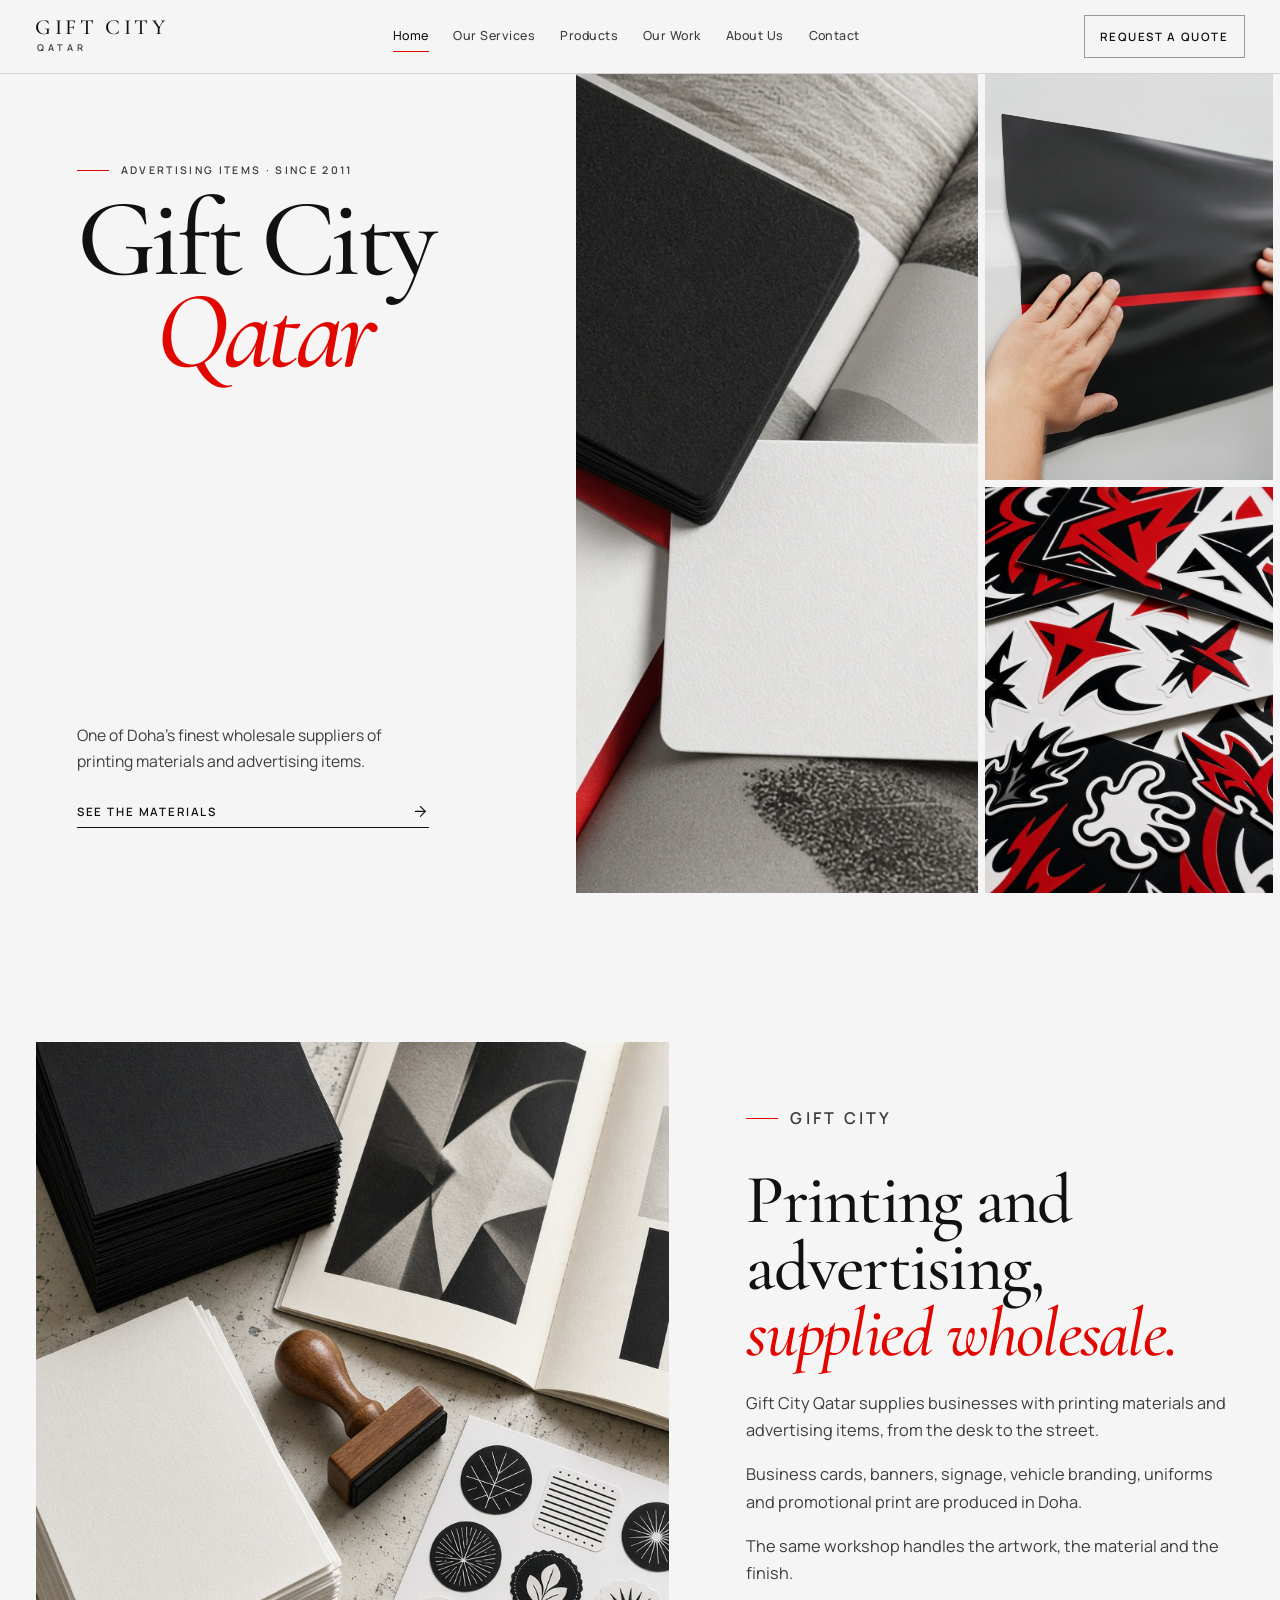
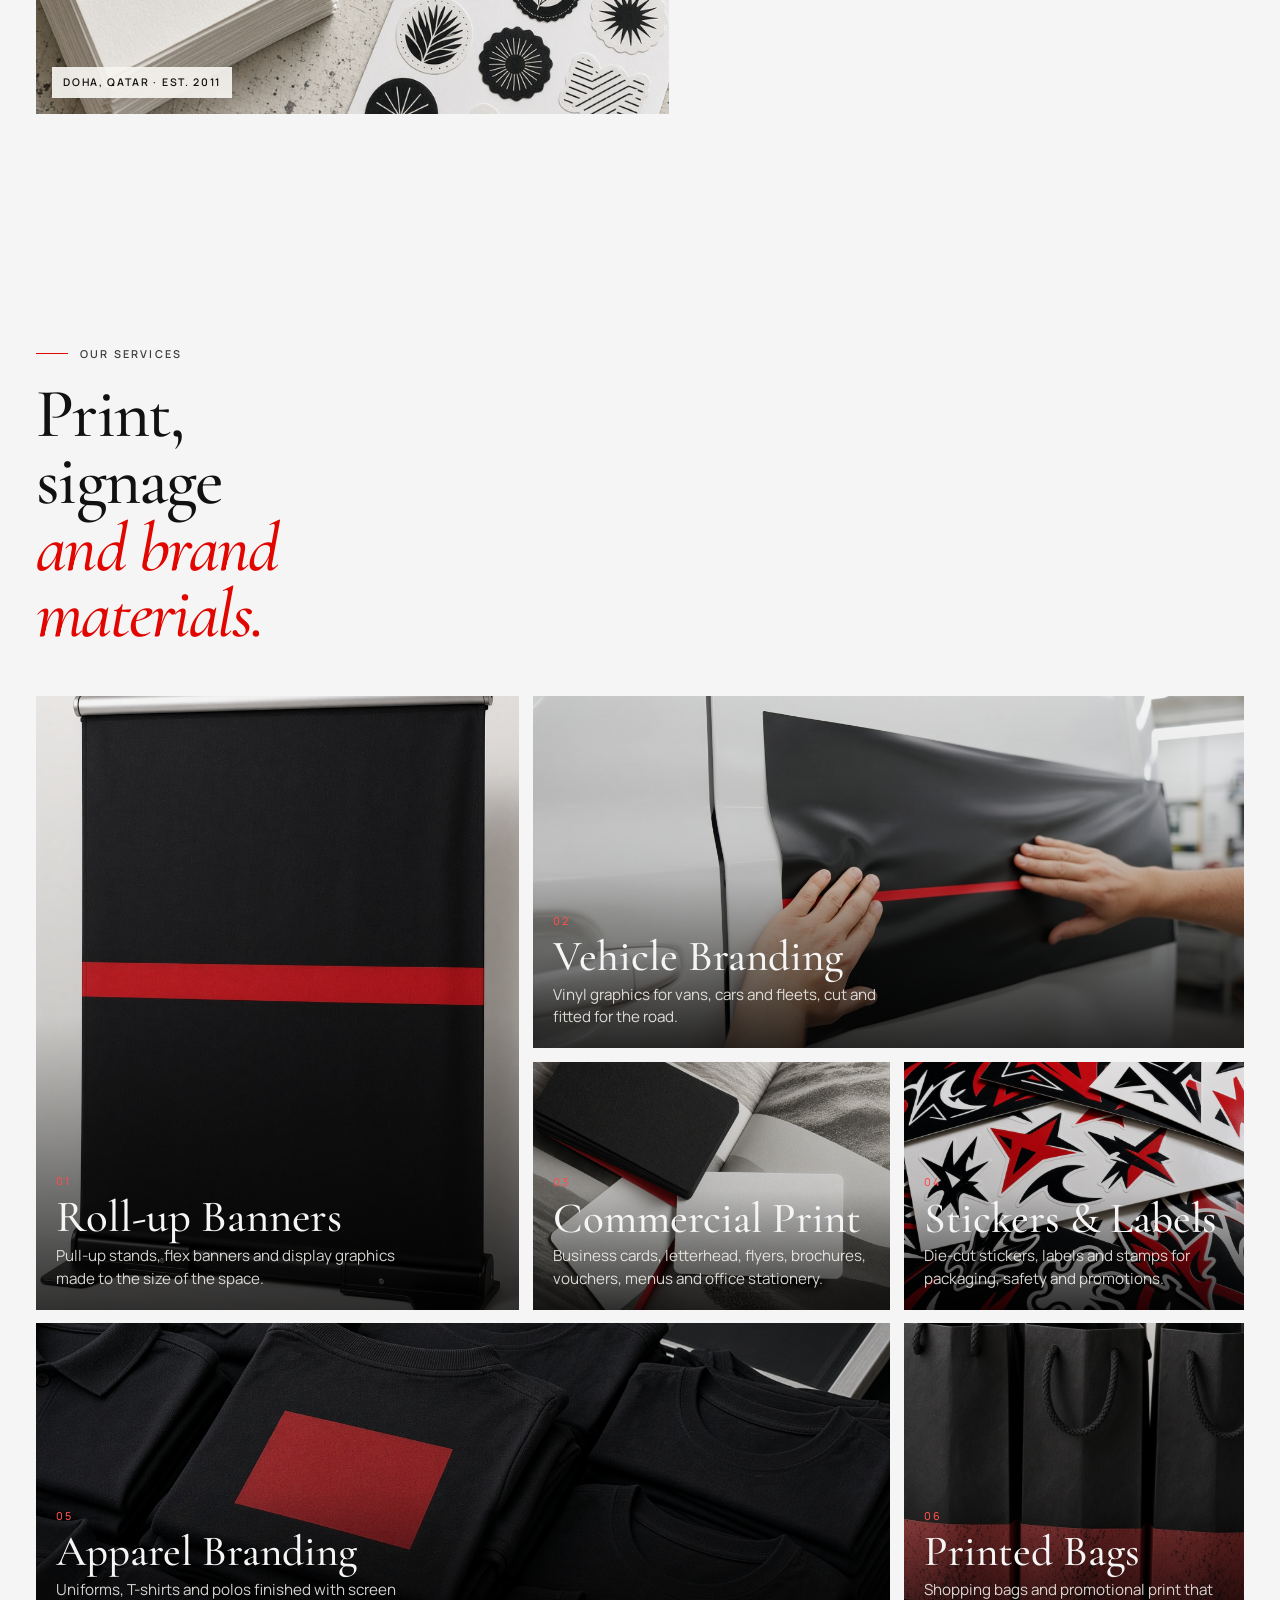
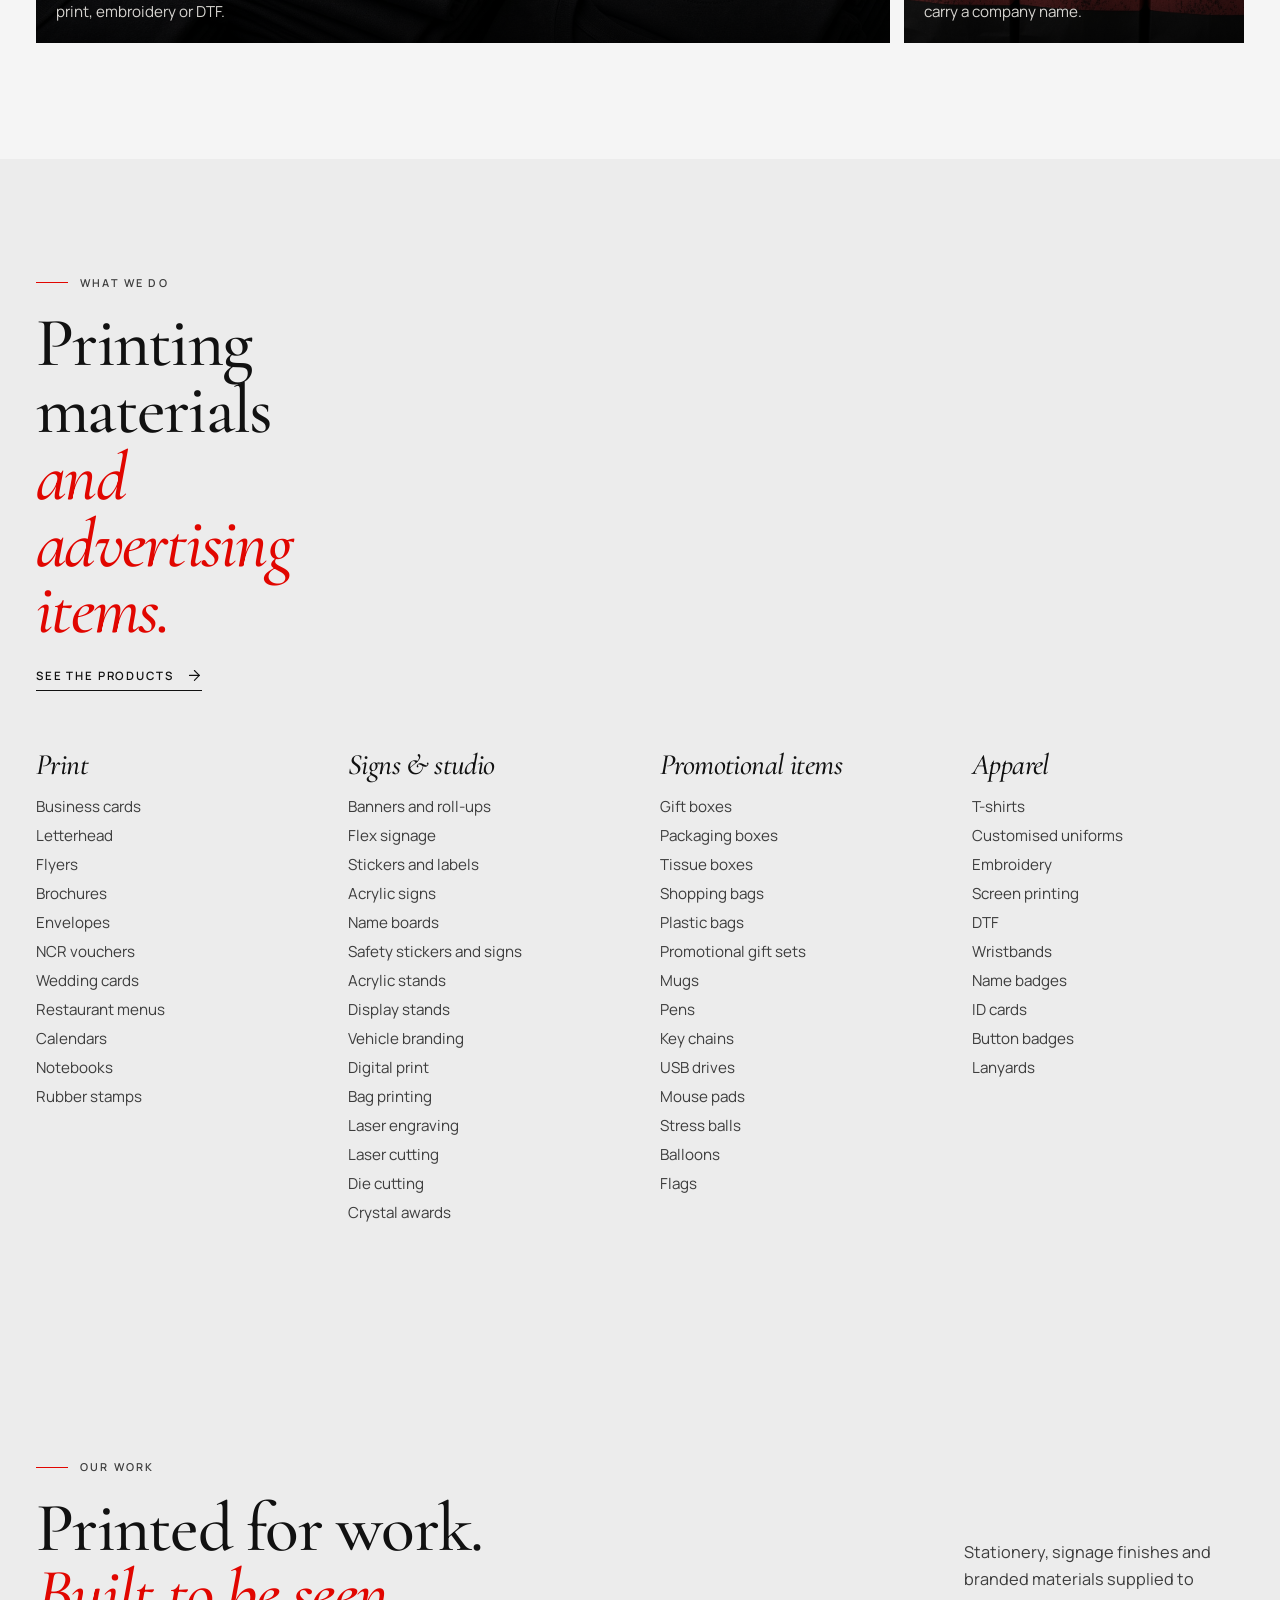
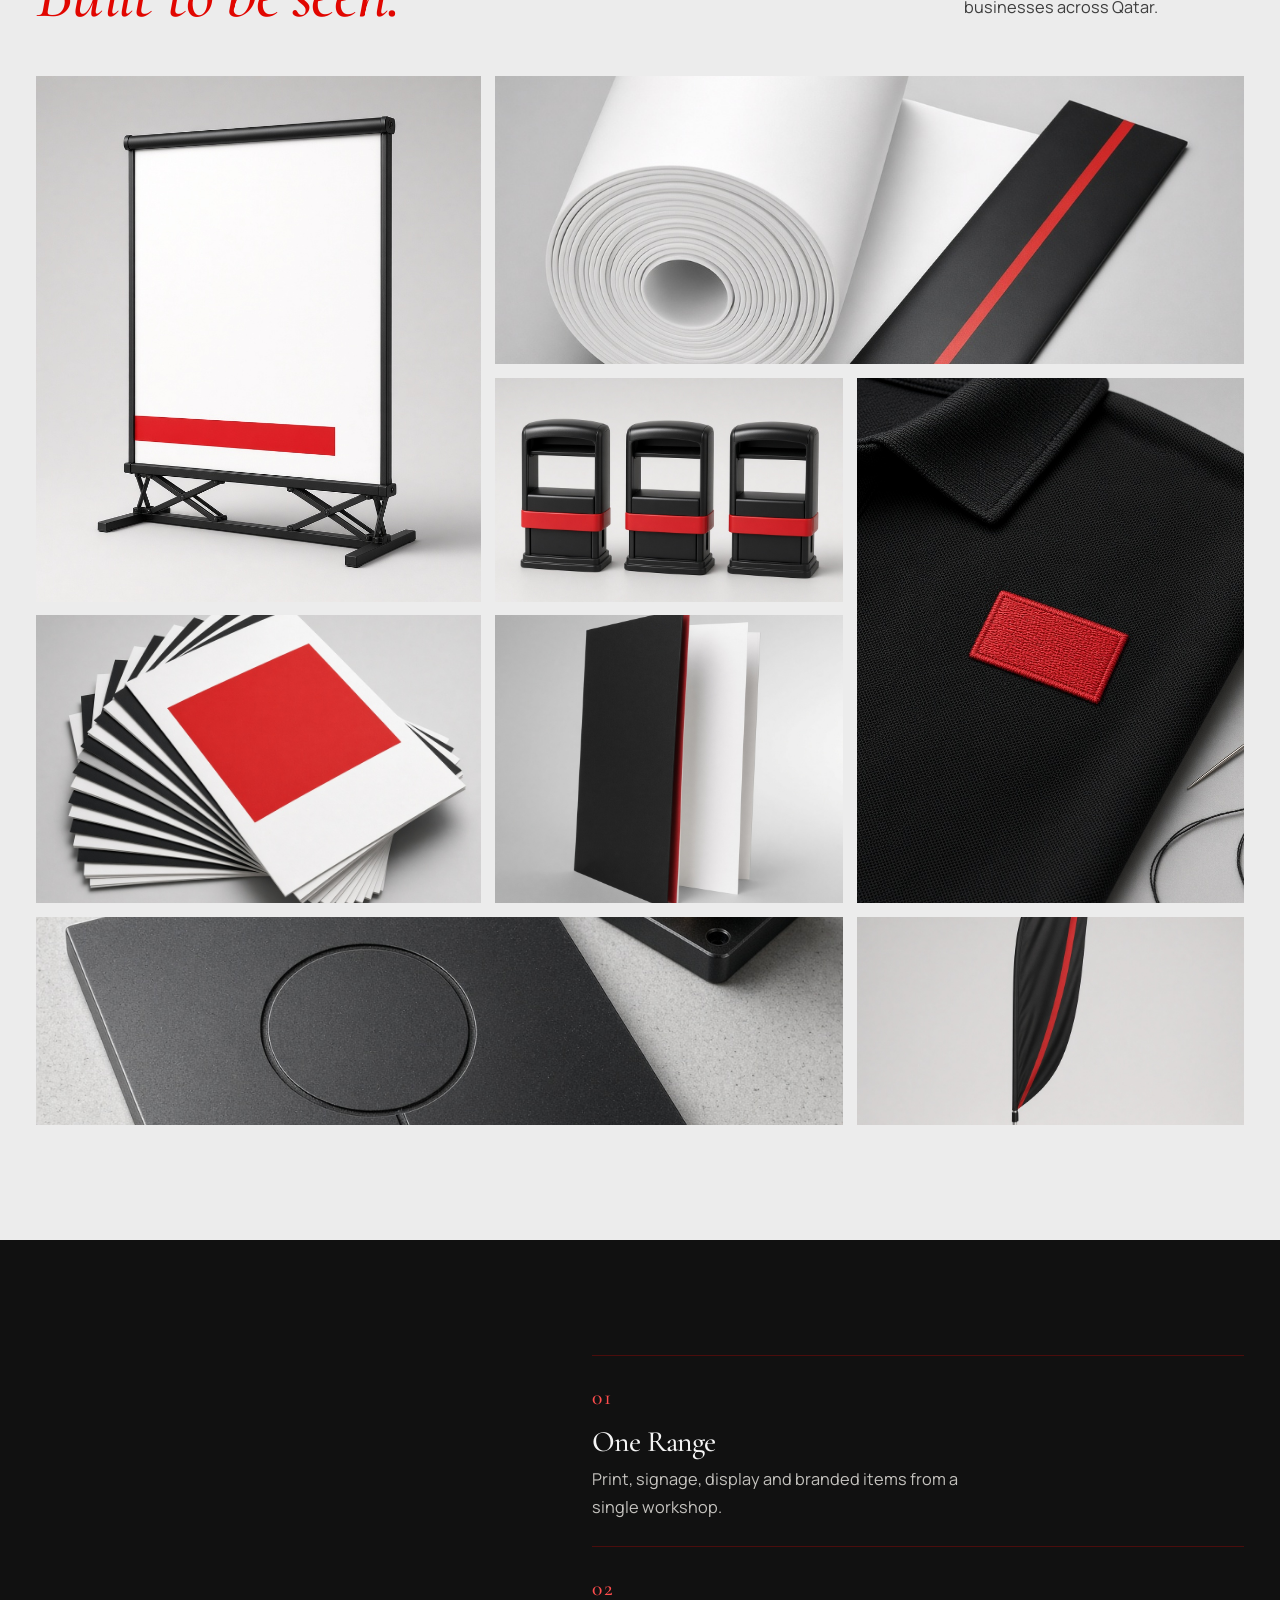
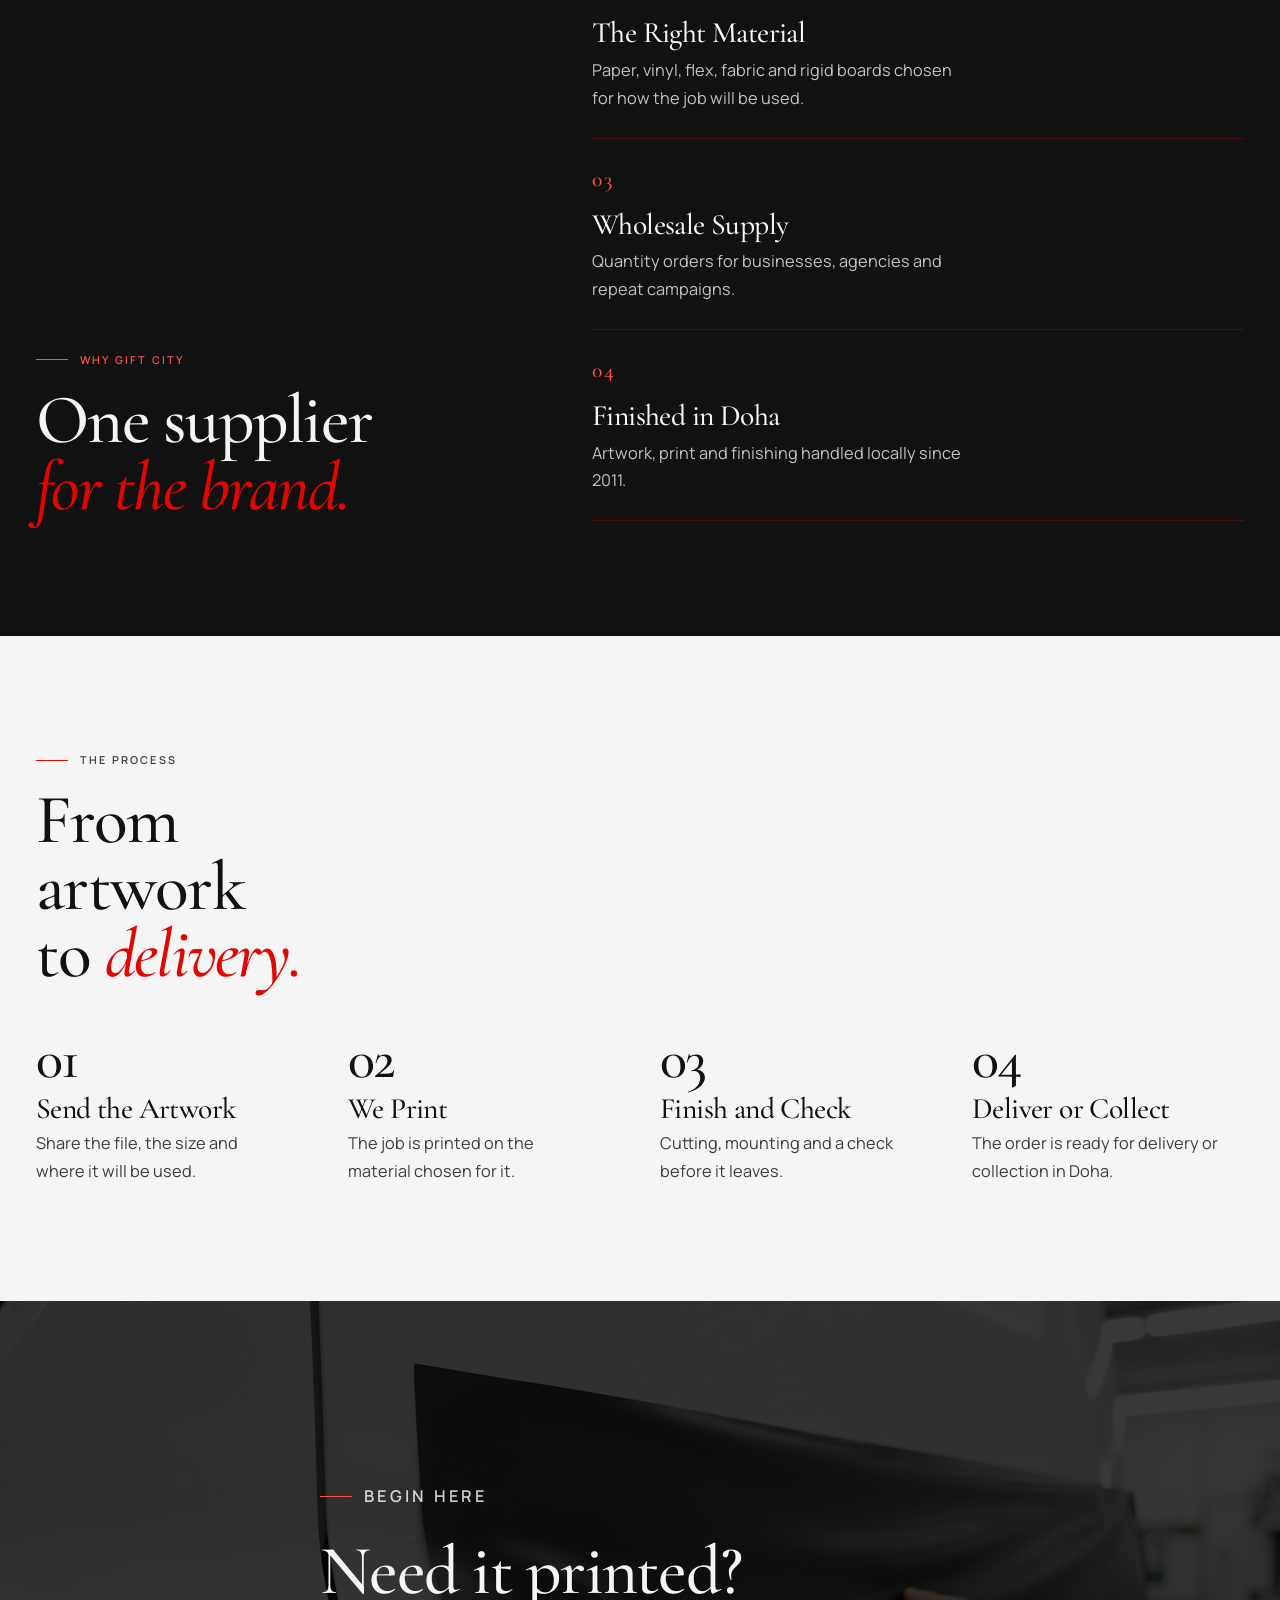
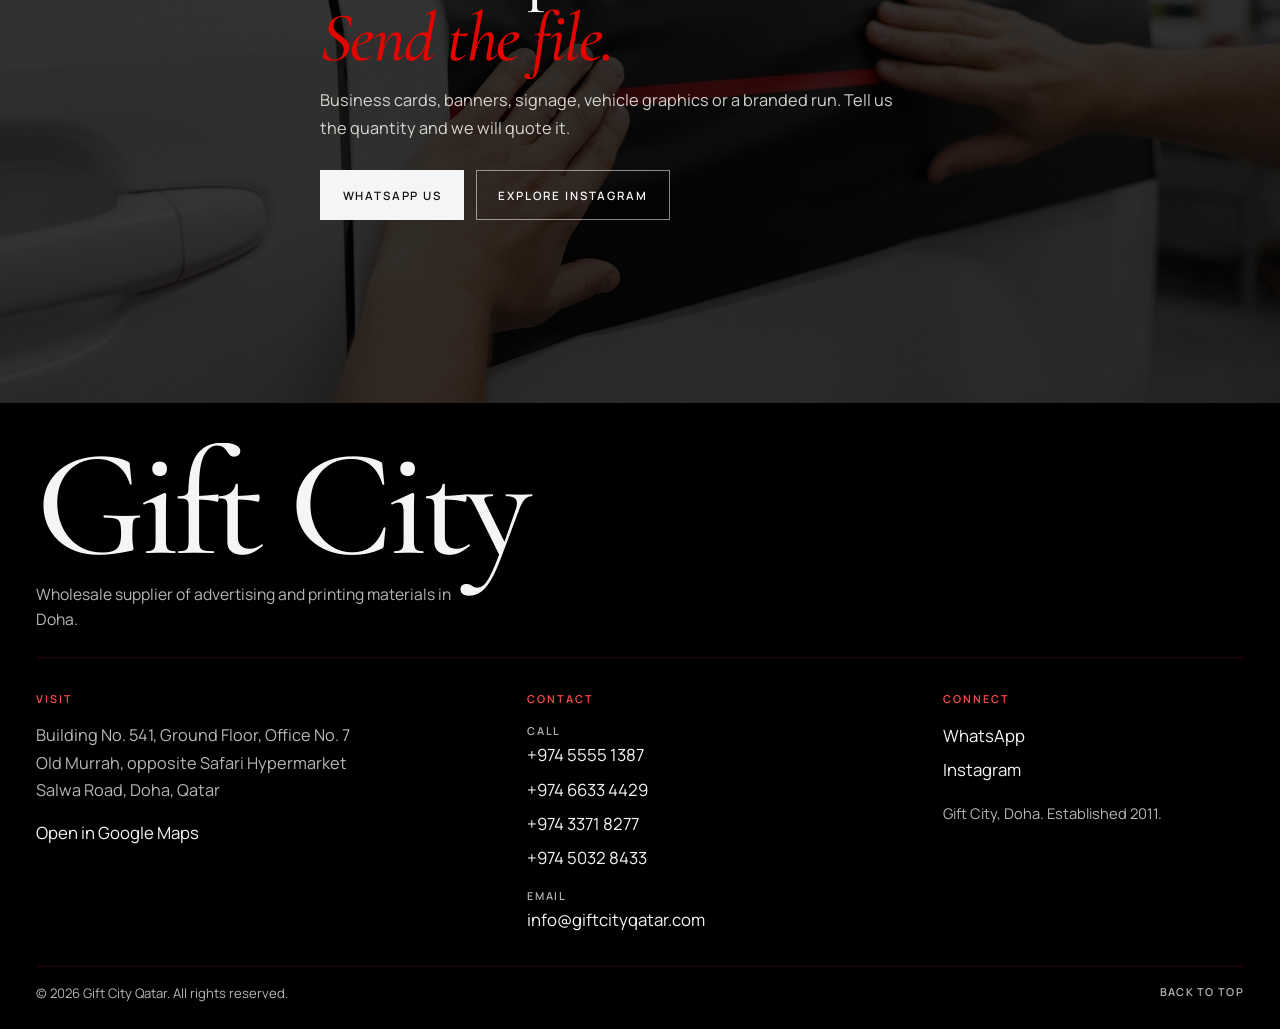
==== commit 8cd6f040: "Show the full print catalogue and brand the homepage around Gift City Qatar. Co-authored-by: Cursor " ====
--- a/index.html
+++ b/index.html
@@ -17,7 +17,7 @@
   <meta property="og:title" content="Gift City Qatar | Printing Materials &amp; Advertising Items">
   <meta property="og:description" content="Wholesale printing materials and advertising items in Doha. Business cards, banners, signage and vehicle branding.">
   <meta property="og:url" content="https://www.giftcityqatar.com/">
-  <meta property="og:image" content="assets/images/hero.jpg">
+  <meta property="og:image" content="assets/images/home-cards.jpg">
   <meta name="twitter:card" content="summary_large_image">
   <meta name="twitter:title" content="Gift City Qatar | Printing Materials &amp; Advertising Items">
   <meta name="twitter:description" content="Wholesale printing materials and advertising items in Doha, Qatar.">
@@ -26,7 +26,7 @@
   <link rel="preconnect" href="https://fonts.googleapis.com">
   <link rel="preconnect" href="https://fonts.gstatic.com" crossorigin>
   <link href="https://fonts.googleapis.com/css2?family=Cormorant+Garamond:ital,wght@0,500;0,600;1,500;1,600&family=Manrope:wght@400;500;600&display=swap" rel="stylesheet">
-  <link rel="preload" as="image" href="assets/images/product-paper.jpg">
+  <link rel="preload" as="image" href="assets/images/home-cards.jpg">
   <link rel="stylesheet" href="css/style.css">
   <script>document.documentElement.classList.add("js");</script>
 
@@ -68,7 +68,7 @@
 <body>
   <a class="skip" href="#main">Skip to content</a>
 
-  <header class="header" data-header>
+  <header class="header" data-header data-solid>
     <a class="logo" href="#home" aria-label="Gift City Qatar, home">
       <span class="logo-mark">Gift City</span>
       <span class="logo-place">Qatar</span>
@@ -105,18 +105,17 @@
   </div>
 
   <main id="main">
-    <section class="hero" id="home">
-      <figure class="hero-media">
-        <img src="assets/images/product-paper.jpg" alt="A pen moving across a sheet of paper" width="1600" height="1200" fetchpriority="high" decoding="async">
-        <div class="hero-scrim" aria-hidden="true"></div>
-        <p class="hero-meta">Doha, Qatar</p>
-      </figure>
+    <section class="hero hero-brand" id="home">
+      <div class="hero-photos">
+        <img class="hp1" src="assets/images/home-cards.jpg" alt="Business cards on a printed brochure" width="1600" height="1200" fetchpriority="high" decoding="async">
+        <img class="hp2" src="assets/images/home-vehicle.jpg" alt="Vinyl graphics being applied to a van" width="1600" height="900" decoding="async">
+        <img class="hp3" src="assets/images/home-stickers.jpg" alt="Red, black and white vinyl stickers" width="1200" height="1200" decoding="async">
+      </div>
       <div class="hero-copy">
         <p class="hero-kicker"><span class="rule" aria-hidden="true"></span>Advertising items · Since 2011</p>
         <h1>
-          <span>Print the</span>
-          <span>brand</span>
-          <span class="em">visible.</span>
+          <span>Gift City</span>
+          <span class="em">Qatar</span>
         </h1>
         <div class="hero-foot">
           <p class="lede">One of Doha’s finest wholesale suppliers of printing materials and advertising items.</p>
@@ -131,7 +130,7 @@
     <section class="intro section" id="about">
       <div class="wrap intro-layout">
         <figure class="intro-figure reveal">
-          <img src="assets/images/work-notebooks.jpg" alt="Printed notebooks and stationery arranged on a desk" width="1400" height="1800" loading="lazy" decoding="async">
+          <img src="assets/images/home-intro.jpg" alt="Business cards, a brochure, a rubber stamp and stickers on a work table" width="1200" height="1600" loading="lazy" decoding="async">
           <figcaption>Doha, Qatar · Est. 2011</figcaption>
         </figure>
         <div class="intro-copy reveal" data-delay="1">
@@ -153,62 +152,62 @@
 
         <div class="services-grid">
           <a class="tile s1 reveal" href="#contact">
-            <img src="assets/images/work-notebooks.jpg" alt="Printed notebooks and stationery arranged on a desk" width="1400" height="1800" loading="lazy" decoding="async">
+            <img src="assets/images/home-banner.jpg" alt="A black roll-up banner with a red bar" width="900" height="1200" loading="lazy" decoding="async">
             <span class="tile-shade" aria-hidden="true"></span>
             <span class="tile-body">
               <span class="tile-index">01</span>
+              <span class="tile-title">Roll-up Banners</span>
+              <span class="tile-text">Pull-up stands, flex banners and display graphics made to the size of the space.</span>
+            </span>
+          </a>
+
+          <a class="tile s2 reveal" href="#contact" data-delay="1">
+            <img src="assets/images/home-vehicle.jpg" alt="Hands applying black and red vinyl to a white van" width="1600" height="900" loading="lazy" decoding="async">
+            <span class="tile-shade" aria-hidden="true"></span>
+            <span class="tile-body">
+              <span class="tile-index">02</span>
+              <span class="tile-title">Vehicle Branding</span>
+              <span class="tile-text">Vinyl graphics for vans, cars and fleets, cut and fitted for the road.</span>
+            </span>
+          </a>
+
+          <a class="tile s3 reveal" href="#contact" data-delay="1">
+            <img src="assets/images/home-cards.jpg" alt="Black and white business cards on an open brochure" width="1600" height="1200" loading="lazy" decoding="async">
+            <span class="tile-shade" aria-hidden="true"></span>
+            <span class="tile-body">
+              <span class="tile-index">03</span>
               <span class="tile-title">Commercial Print</span>
               <span class="tile-text">Business cards, letterhead, flyers, brochures, vouchers, menus and office stationery.</span>
             </span>
           </a>
 
-          <a class="tile s2 reveal" href="#contact" data-delay="1">
-            <img src="assets/images/product-stamp.jpg" alt="Rubber stamps used for office and packaging print" width="1400" height="1800" loading="lazy" decoding="async">
-            <span class="tile-shade" aria-hidden="true"></span>
-            <span class="tile-body">
-              <span class="tile-index">02</span>
-              <span class="tile-title">Stamps &amp; Labels</span>
-              <span class="tile-text">Rubber stamps, stickers and labels for offices, packaging and promotions.</span>
-            </span>
-          </a>
-
-          <a class="tile s3 reveal" href="#contact" data-delay="1">
-            <img src="assets/images/product-polo.jpg" alt="Folded polo shirts ready for branding" width="1400" height="1200" loading="lazy" decoding="async">
-            <span class="tile-shade" aria-hidden="true"></span>
-            <span class="tile-body">
-              <span class="tile-index">03</span>
+          <a class="tile s4 reveal" href="#contact" data-delay="2">
+            <img src="assets/images/home-stickers.jpg" alt="Close view of red, black and white vinyl stickers" width="1200" height="1200" loading="lazy" decoding="async">
+            <span class="tile-shade" aria-hidden="true"></span>
+            <span class="tile-body">
+              <span class="tile-index">04</span>
+              <span class="tile-title">Stickers &amp; Labels</span>
+              <span class="tile-text">Die-cut stickers, labels and stamps for packaging, safety and promotions.</span>
+            </span>
+          </a>
+
+          <a class="tile s5 reveal" href="#contact">
+            <img src="assets/images/home-apparel.jpg" alt="Stacks of black polos and printed t-shirts" width="1600" height="900" loading="lazy" decoding="async">
+            <span class="tile-shade" aria-hidden="true"></span>
+            <span class="tile-body">
+              <span class="tile-index">05</span>
               <span class="tile-title">Apparel Branding</span>
               <span class="tile-text">Uniforms, T-shirts and polos finished with screen print, embroidery or DTF.</span>
             </span>
           </a>
 
-          <a class="tile s4 reveal" href="#contact" data-delay="2">
-            <img src="assets/images/service-print.jpg" alt="A pen writing across a sheet of paper" width="1500" height="1100" loading="lazy" decoding="async">
-            <span class="tile-shade" aria-hidden="true"></span>
-            <span class="tile-body">
-              <span class="tile-index">04</span>
-              <span class="tile-title">Large Format</span>
-              <span class="tile-text">Banners, roll-ups, flex, acrylic signs, name boards, stands and vehicle branding, made to order.</span>
-            </span>
-          </a>
-
-          <a class="tile s5 reveal" href="#contact">
-            <img src="assets/images/work-tee.jpg" alt="A cotton shirt prepared for print" width="1400" height="1600" loading="lazy" decoding="async">
-            <span class="tile-shade" aria-hidden="true"></span>
-            <span class="tile-body">
-              <span class="tile-index">05</span>
-              <span class="tile-title">Team Apparel</span>
-              <span class="tile-text">T-shirts and event wear printed for staff, teams and campaigns.</span>
-            </span>
-          </a>
-
           <a class="tile s6 reveal" href="#contact" data-delay="1">
-            <img src="assets/images/service-promo.jpg" alt="A kraft bag ready for a printed logo" width="1400" height="1800" loading="lazy" decoding="async">
+            <img src="assets/images/home-bags.jpg" alt="Black paper shopping bags with a red printed band" width="900" height="1200" loading="lazy" decoding="async">
             <span class="tile-shade" aria-hidden="true"></span>
             <span class="tile-body">
               <span class="tile-index">06</span>
-              <span class="tile-title">Promotional Print</span>
-              <span class="tile-text">Bags, mugs, pens and other branded items that carry a company name.</span>
+              <span class="tile-title">Printed Bags</span>
+              <span class="tile-text">Shopping bags and promotional print that carry a company name.</span>
             </span>
           </a>
         </div>
@@ -309,36 +308,36 @@
 
         <div class="work-grid">
           <figure class="frame g1 reveal">
-            <img src="assets/images/work-journal.jpg" alt="An open journal with a fountain pen resting on the page" width="1400" height="1000" loading="lazy" decoding="async">
-            <figcaption>Stationery</figcaption>
+            <img src="assets/images/item-display.jpg" alt="An exhibition display stand" width="800" height="800" loading="lazy" decoding="async">
+            <figcaption>Display stands</figcaption>
           </figure>
           <figure class="frame g2 reveal" data-delay="1">
-            <img src="assets/images/work-bottle.jpg" alt="A wood-finish bottle standing in soft window light" width="1400" height="1800" loading="lazy" decoding="async">
-            <figcaption>Promotional print</figcaption>
+            <img src="assets/images/item-flex.jpg" alt="A roll of flex banner material" width="800" height="800" loading="lazy" decoding="async">
+            <figcaption>Flex signage</figcaption>
           </figure>
           <figure class="frame g3 reveal">
-            <img src="assets/images/work-mug.jpg" alt="A sage ribbed ceramic mug in studio light" width="1400" height="1000" loading="lazy" decoding="async">
-            <figcaption>Branded drinkware</figcaption>
+            <img src="assets/images/item-stamps.jpg" alt="Three self-inking rubber stamps" width="800" height="800" loading="lazy" decoding="async">
+            <figcaption>Rubber stamps</figcaption>
           </figure>
           <figure class="frame g4 reveal" data-delay="1">
-            <img src="assets/images/work-notebooks.jpg" alt="A stack of notebooks with a pen and ruler on a white desk" width="1400" height="1800" loading="lazy" decoding="async">
-            <figcaption>Custom notebooks</figcaption>
+            <img src="assets/images/item-embroidery.jpg" alt="Embroidery on black polo fabric" width="800" height="800" loading="lazy" decoding="async">
+            <figcaption>Embroidery</figcaption>
           </figure>
           <figure class="frame g5 reveal">
-            <img src="assets/images/work-tee.jpg" alt="A light cotton shirt hanging in a bright room" width="1400" height="1600" loading="lazy" decoding="async">
-            <figcaption>Promotional apparel</figcaption>
+            <img src="assets/images/item-flyers.jpg" alt="A fan of printed flyers" width="800" height="800" loading="lazy" decoding="async">
+            <figcaption>Flyers</figcaption>
           </figure>
           <figure class="frame g6 reveal" data-delay="1">
-            <img src="assets/images/work-bag.jpg" alt="A black backpack in a sunlit interior" width="1400" height="1800" loading="lazy" decoding="async">
-            <figcaption>Printed bags</figcaption>
+            <img src="assets/images/item-menus.jpg" alt="A folded restaurant menu" width="800" height="800" loading="lazy" decoding="async">
+            <figcaption>Menus</figcaption>
           </figure>
           <figure class="frame g7 reveal">
-            <img src="assets/images/work-pen.jpg" alt="A slim pen photographed on a sage surface" width="1400" height="1000" loading="lazy" decoding="async">
-            <figcaption>Printing projects</figcaption>
+            <img src="assets/images/item-laser.jpg" alt="A metal plate with a laser-engraved circle" width="800" height="800" loading="lazy" decoding="async">
+            <figcaption>Laser engraving</figcaption>
           </figure>
           <figure class="frame g8 reveal" data-delay="1">
-            <img src="assets/images/work-mug-white.jpg" alt="A minimal white ceramic mug on a white surface" width="1500" height="1000" loading="lazy" decoding="async" class="pos-left">
-            <figcaption>Logo print</figcaption>
+            <img src="assets/images/item-flag.jpg" alt="A black feather flag" width="800" height="800" loading="lazy" decoding="async">
+            <figcaption>Flags</figcaption>
           </figure>
         </div>
       </div>
@@ -407,7 +406,7 @@
     </section>
 
     <section class="cta" id="cta">
-      <img class="cta-bg" src="assets/images/cta.jpg" alt="" width="1800" height="1200" loading="lazy" decoding="async">
+      <img class="cta-bg" src="assets/images/home-vehicle.jpg" alt="" width="1600" height="900" loading="lazy" decoding="async">
       <div class="cta-shade" aria-hidden="true"></div>
       <div class="wrap cta-inner reveal">
         <p class="eyebrow eyebrow-light"><span class="rule" aria-hidden="true"></span>Begin here</p>
--- a/css/style.css
+++ b/css/style.css
@@ -566,7 +566,7 @@
 }
 
 .hero-media img {
-  object-position: center 42%;
+  object-position: center center;
   transform: scale(1.06);
   animation: heroSettle 1.8s var(--ease) forwards;
 }
@@ -698,6 +698,41 @@
   object-fit: cover;
 }
 
+.hero-brand {
+  background: var(--ivory);
+  color: var(--forest);
+}
+
+.hero-photos {
+  display: grid;
+  grid-template-columns: 1.4fr 1fr;
+  grid-template-rows: 1fr 1fr;
+  gap: 0.4rem;
+  height: 48svh;
+  margin: 0;
+  padding: calc(var(--header) + 0.45rem) 0.4rem 0;
+  background: var(--ivory);
+}
+
+.hero-photos img {
+  width: 100%;
+  height: 100%;
+  object-fit: cover;
+}
+
+.hp1 {
+  grid-row: 1 / 3;
+}
+
+.hero-brand .hero-copy {
+  margin-top: 0;
+  background: var(--ivory);
+}
+
+.hero-brand .scroll-hint {
+  display: none;
+}
+
 .scroll-hint {
   display: none;
 }
@@ -900,12 +935,9 @@
 }
 
 .g2 img,
+.g3 img,
 .g6 img {
-  object-position: center 30%;
-}
-
-.g3 img {
-  object-position: 70% center;
+  object-position: center center;
 }
 
 .pos-gifts {
@@ -1143,6 +1175,40 @@
   font-size: 0.84rem;
   line-height: 1.45;
   color: var(--muted);
+}
+
+.sku-grid {
+  display: grid;
+  grid-template-columns: repeat(2, minmax(0, 1fr));
+  gap: 1.35rem 0.75rem;
+}
+
+.sku img {
+  width: 100%;
+  aspect-ratio: 1;
+  height: auto;
+  object-fit: cover;
+  background: var(--warm);
+}
+
+.sku figcaption {
+  padding-top: 0.55rem;
+  font-family: var(--serif);
+  font-size: clamp(1.15rem, 2vw, 1.45rem);
+  line-height: 1.15;
+}
+
+@media (min-width: 720px) {
+  .sku-grid {
+    grid-template-columns: repeat(3, minmax(0, 1fr));
+  }
+}
+
+@media (min-width: 1024px) {
+  .sku-grid {
+    grid-template-columns: repeat(4, minmax(0, 1fr));
+    gap: 1.6rem 1rem;
+  }
 }
 
 .catalogue-grid {
@@ -1489,9 +1555,10 @@
   }
 
   .hero-media img {
-    object-position: center 40%;
-  }
-
+    object-position: center center;
+  }
+
+  .hero-brand .hero-copy,
   .hero-copy {
     justify-content: flex-end;
     width: min(1480px, calc(100% - 8vw));
@@ -1546,7 +1613,8 @@
     color: var(--ivory);
   }
 
-  .hero-meta {
+  .hero-brand .hero-meta {
+    display: block;
     right: 1.7rem;
     left: auto;
     top: 46%;
@@ -1563,6 +1631,61 @@
     left: 50%;
     bottom: 1.35rem;
     transform: translateX(-50%);
+  }
+
+  .hero.hero-brand {
+    display: grid;
+    grid-template-columns: minmax(0, 0.9fr) minmax(0, 1.1fr);
+    background: var(--ivory);
+    color: var(--forest);
+  }
+
+  .hero-brand .hero-photos {
+    order: 2;
+    height: 100dvh;
+    min-height: 100svh;
+    box-sizing: border-box;
+    padding: var(--header) 0.45rem 0.45rem 0;
+    gap: 0.45rem;
+  }
+
+  .hero-brand .hero-copy {
+    order: 1;
+    width: auto;
+    min-height: 100svh;
+    min-height: 100dvh;
+    margin: 0;
+    padding: 18vh 7vw 8vh 6vw;
+    background: var(--ivory);
+    justify-content: flex-end;
+  }
+
+  .hero-brand .hero-kicker {
+    color: var(--muted);
+  }
+
+  .hero-brand .hero-kicker .rule {
+    background: var(--gold);
+  }
+
+  .hero-brand h1 {
+    color: var(--forest);
+    text-shadow: none;
+  }
+
+  .hero-brand .lede {
+    color: var(--muted);
+  }
+
+  .hero-brand .hero-go {
+    color: var(--forest);
+    border-bottom-color: var(--forest);
+  }
+
+  .hero-brand .hero-foot {
+    grid-template-columns: minmax(0, 22rem);
+    justify-content: start;
+    gap: 1.35rem;
   }
 
   .intro.section {
